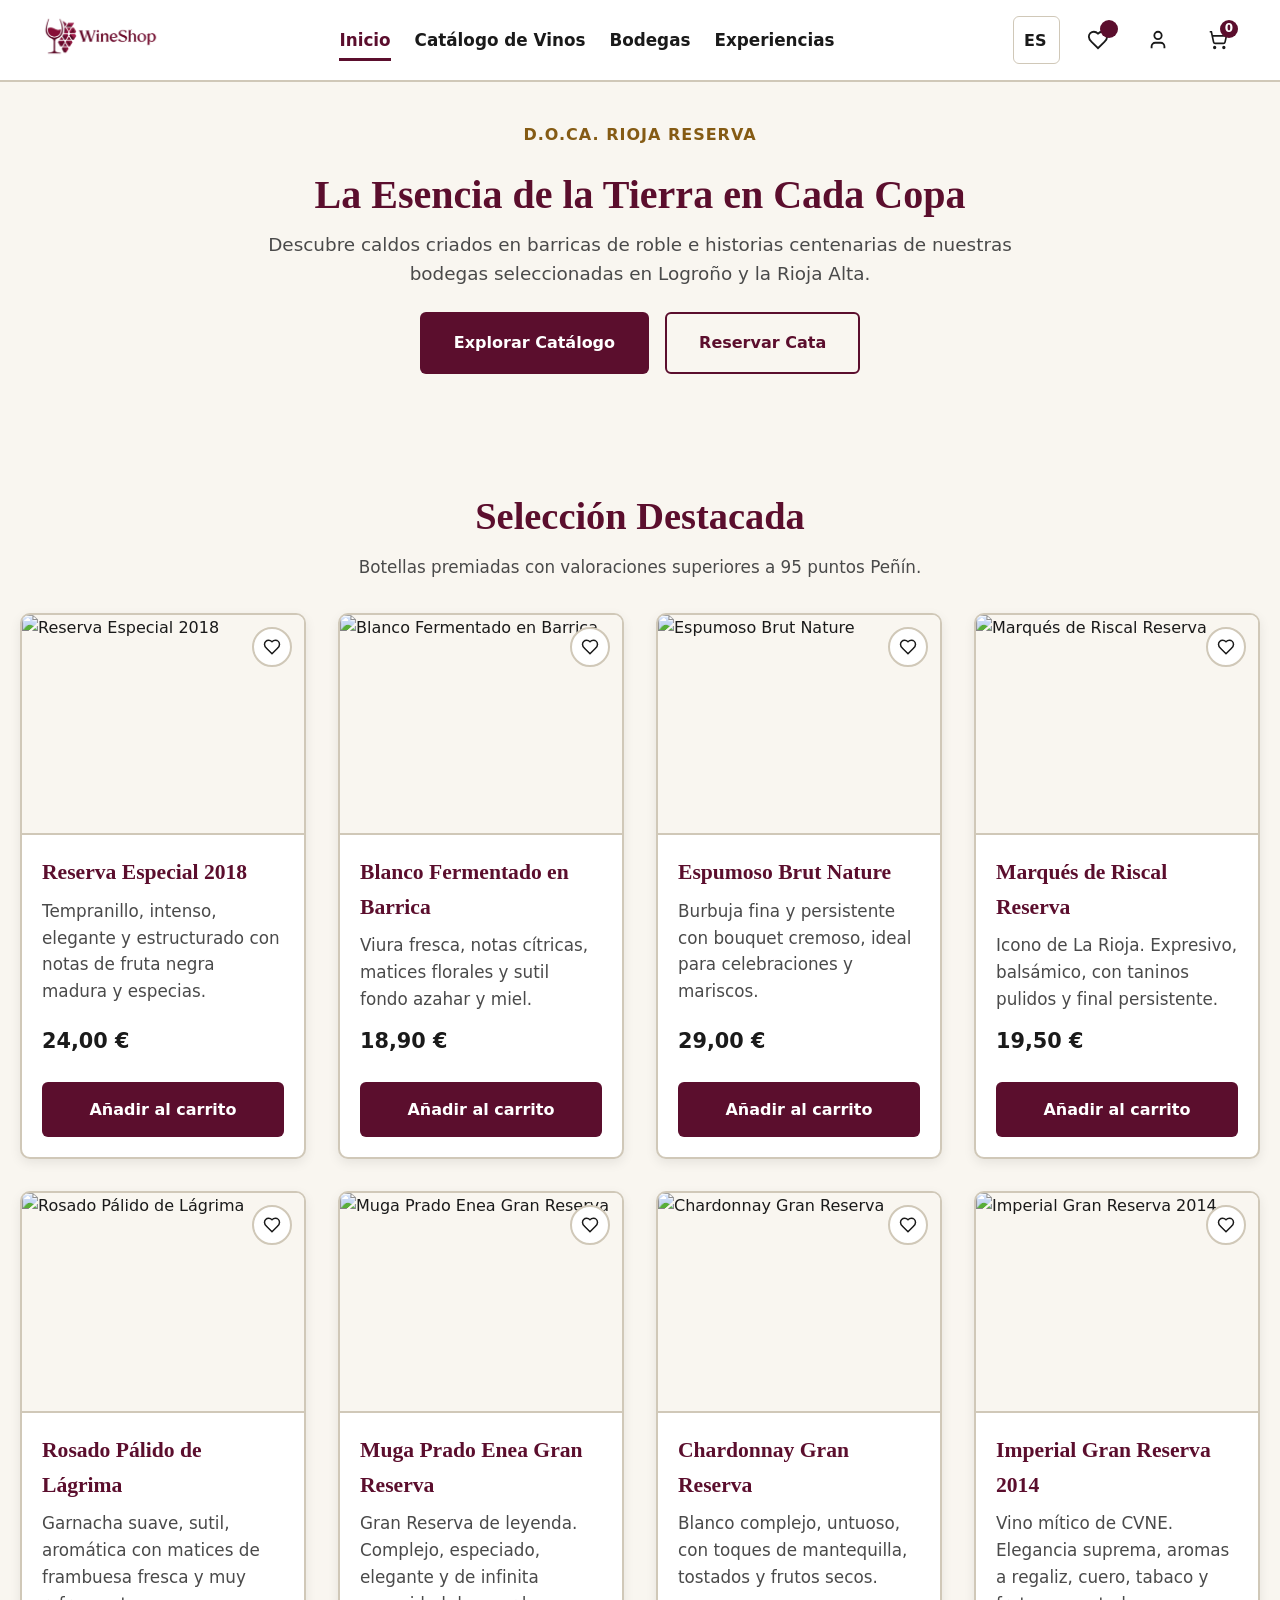
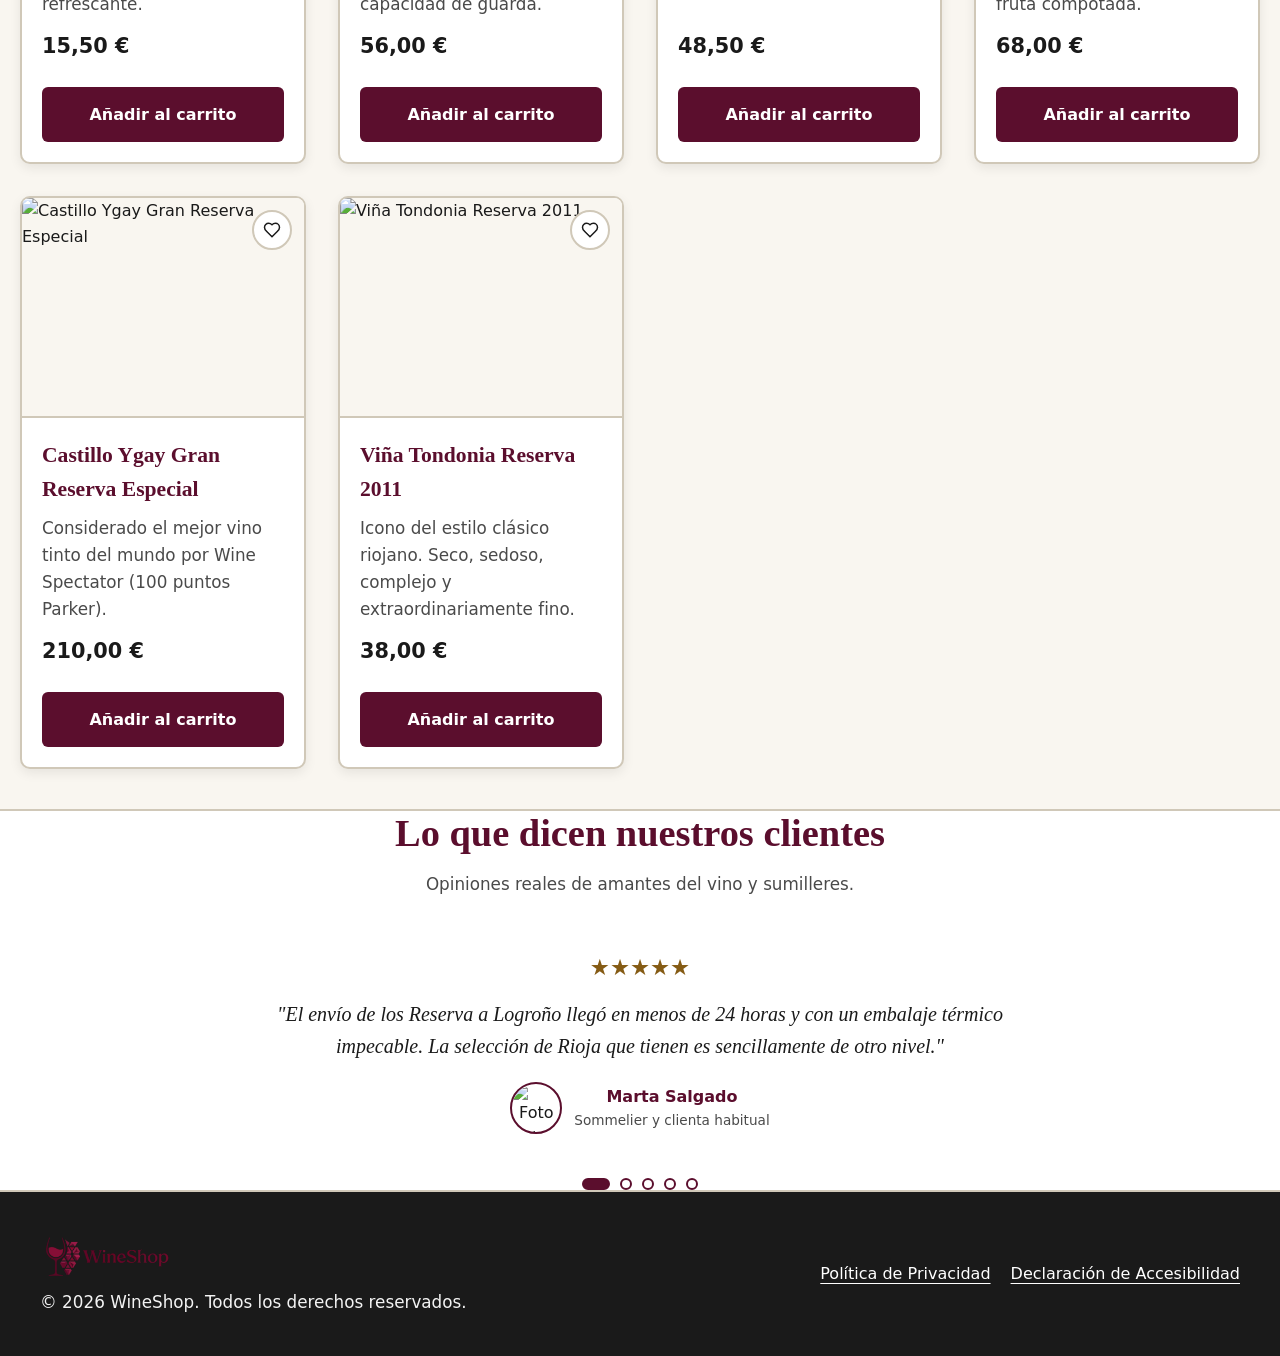
==== index.html @ 6e8535bd "icon" ====
<!DOCTYPE html>
<html lang="es" dir="ltr">
<head>
    <meta charset="UTF-8">
    <meta name="viewport" content="width=device-width, initial-scale=1.0, viewport-fit=cover">
    <title>WineShop Rioja | Vinos Premium y Enoturismo</title>
    <link rel="stylesheet" href="css/estilos_wineshop.css">
    <link rel="icon" type="image/png" sizes="32x32" href="img/favicon.png">
</head>
<body>

    <a href="#contenido-principal" class="skip-link" data-i18n="skip_to_content">Saltar al contenido principal</a>

    <header class="site-header">
        <div class="container header-container">
            <a href="index.html" class="logo-link" aria-label="WineShop - Inicio">
                <picture>
                    <source media="(max-width: 768px)" srcset="img/logo-dibujo.svg">
                    <img src="img/transparent-logo.png" alt="WineShop Vinos Premium" class="logo" width="160" height="50">
                </picture>
            </a>

            <button type="button" class="nav-toggle" aria-expanded="false" aria-controls="main-nav-list" aria-label="Abrir menú de navegación">
                <span class="sr-only">Menú</span>
                <svg width="28" height="28" viewBox="0 0 24 24" fill="none" stroke="currentColor" stroke-width="2" aria-hidden="true"><path d="M4 6h16M4 12h16M4 18h16"/></svg>
            </button>

            <nav class="main-nav" id="main-nav-list" aria-label="Navegación principal">
                <ul>
                    <li><a href="index.html" aria-current="page" data-i18n="nav_inicio">Inicio</a></li>
                    <li><a href="html/catalogo.html" data-i18n="nav_catalogo">Catálogo de Vinos</a></li>
                    <li><a href="html/bodegas.html" data-i18n="nav_bodegas">Bodegas</a></li>
                    <li><a href="html/experiencias.html" data-i18n="nav_experiencias">Experiencias</a></li>
                </ul>
            </nav>

            <div class="header-actions">
                <div class="custom-lang-wrap">
                    <label for="custom-lang-select" class="sr-only">Seleccionar idioma</label>
                    <select id="custom-lang-select" class="lang-select">
                        <option value="es">ES</option>
                        <option value="en">EN</option>
                    </select>
                </div>

                <a href="html/favoritos.html" class="btn-icon" aria-label="Ver mis vinos favoritos">
                    <svg xmlns="http://www.w3.org/2000/svg" width="22" height="22" viewBox="0 0 24 24" fill="none" stroke="currentColor" stroke-width="2" aria-hidden="true"><path d="M19 14c1.49-1.46 3-3.21 3-5.5A5.5 5.5 0 0 0 16.5 3c-1.76 0-3 .5-4.5 2-1.5-1.5-2.74-2-4.5-2A5.5 5.5 0 0 0 2 8.5c0 2.3 1.5 4.05 3 5.5l7 7Z"/></svg>
                    <span class="badge-count" id="header-fav-count" aria-hidden="true"></span>
                </a>

                <a href="html/login.html" class="btn-icon" aria-label="Mi Cuenta e Iniciar Sesión">
                    <svg xmlns="http://www.w3.org/2000/svg" width="22" height="22" viewBox="0 0 24 24" fill="none" stroke="currentColor" stroke-width="2" aria-hidden="true"><path d="M19 21v-2a4 4 0 0 0-4-4H9a4 4 0 0 0-4 4v2"/><circle cx="12" cy="7" r="4"/></svg>
                </a>

                <a href="html/checkout.html" class="btn-icon cart-btn" aria-label="Abrir carrito de compras">
                    <svg xmlns="http://www.w3.org/2000/svg" width="20" height="20" viewBox="0 0 24 24" fill="none" stroke="currentColor" stroke-width="2" aria-hidden="true"><circle cx="8" cy="21" r="1"/><circle cx="19" cy="21" r="1"/><path d="M2.05 2.05h2l2.66 12.42a2 2 0 0 0 2 1.58h9.78a2 2 0 0 0 1.95-1.57l1.65-7.43H5.12"/></svg>
                    <span class="badge-count" id="header-cart-count" aria-hidden="true">0</span>
                </a>
            </div>
        </div>
    </header>

    <main id="contenido-principal" tabindex="-1">
        <section class="section-padding container">
            <div style="text-align: center; max-width: 800px; margin: 0 auto 40px auto;">
                <span class="hero-tag" data-i18n="hero_tag">D.O.Ca. Rioja Reserva</span>
                <h1 class="hero-title" style="font-family: var(--font-titulos); font-size: 2.5rem; color: var(--color-primario-bordeos); margin: 12px 0;" data-i18n="hero_title">La Esencia de la Tierra en Cada Copa</h1>
                <p class="body-regular" style="font-size: 1.15rem; color: var(--color-neutro-gris);" data-i18n="hero_subtitle">Descubre caldos criados en barricas de roble e historias centenarias de nuestras bodegas seleccionadas en Logroño y la Rioja Alta.</p>
                <div style="display: flex; gap: 16px; justify-content: center; margin-top: 24px; flex-wrap: wrap;">
                    <a href="html/catalogo.html" class="btn btn-primary" data-i18n="btn_explorar">Explorar Catálogo</a>
                    <a href="html/experiencias.html" class="btn btn-secondary" data-i18n="btn_experiencias">Reservar Cata</a>
                </div>
            </div>
        </section>

        <section class="section-padding container">
            <h2 class="section-title" data-i18n="destacados_titulo">Selección Destacada</h2>
            <p class="section-subtitle" style="text-align: center; margin-bottom: var(--espaciado-32);" data-i18n="destacados_sub">Botellas premiadas con valoraciones superiores a 95 puntos Peñín.</p>

            <div id="destacados-grid" class="products-grid" role="region" aria-label="Lista de vinos destacados"></div>
        </section>

        <section class="testimonials-section">
            <div class="container">
                <h2 class="section-title" data-i18n="reviews_title">Lo que dicen nuestros clientes</h2>
                <p class="section-subtitle" style="text-align: center; margin-bottom: 32px;" data-i18n="reviews_subtitle">Opiniones reales de amantes del vino y sumilleres.</p>
                
                <div class="testimonials-slider" role="region" aria-label="Carrusel de testimonios"></div>
                <div class="testimonials-indicators" role="tablist" aria-label="Controles del carrusel de opiniones"></div>
            </div>
        </section>
    </main>

    <footer class="site-footer" role="contentinfo">
        <div class="container footer-container">
            <div class="footer-brand">
                <img src="img/transparent-logo.png" alt="WineShop Logotipo" class="footer-logo" width="140" height="44">
                <p class="body-regular" data-i18n="footer_copy">© 2026 WineShop. Todos los derechos reservados.</p>
            </div>
            <nav class="footer-links" aria-label="Enlaces legales">
                <a href="html/politica_privacidad.html" data-i18n="footer_privacy">Política de Privacidad</a>
                <a href="html/declaracion_accesibilidad.html" data-i18n="footer_a11y">Declaración de Accesibilidad</a>
            </nav>
        </div>
    </footer>

    <script src="js/main.js" defer></script>
</body>
</html>
---- css/estilos_wineshop.css ----
/* ==========================================================================
   WINESHOP - SISTEMA DE DISEÑO GLOBAL Y ACCESIBLE (WCAG 2.1 AAA & MOBILE-FIRST)
   ========================================================================== */

:root {
  /* Paleta Cromática con Contraste Elevado (> 7:1 para AAA) */
  --color-primario-bordeos: #5b0e2d;
  --color-primario-hover: #3e081e;
  --color-secundario-oro: #855b14;
  --color-secundario-hover: #5e3f0a;

  --color-neutro-oscuro: #1a1a1a;
  --color-neutro-gris: #4a4a4a;
  --color-neutro-claro: #f9f6f0;
  --color-blanco: #ffffff;
  --color-borde: #d0c8b8;
  --color-gris-700: #616161;
  --color-gris-900: #1a1a1a;

  /* Subvariantes de la paleta */
  --color-neutro-calido-100: #f9f6f0;
  --color-neutro-calido-300: #e6e0d2;
  --color-neutro-calido-500: #d0c8b8;

  /* Tipografía */
  --font-titulos: "Playfair Display", Georgia, serif;
  --font-cuerpo: "Inter", system-ui, -apple-system, sans-serif;

  /* Espaciados Módulo 8px */
  --espaciado-8: 0.5rem;
  --espaciado-12: 0.75rem;
  --espaciado-16: 1rem;
  --espaciado-20: 1.25rem;
  --espaciado-24: 1.5rem;
  --espaciado-32: 2rem;
  --espaciado-40: 2.5rem;
  --espaciado-64: 4rem;

  /* Sombras y Efectos */
  --sombra-card: 0 4px 12px rgba(0, 0, 0, 0.08);
  --sombra-hover: 0 8px 24px rgba(0, 0, 0, 0.15);
  --sombra-modal: 0 16px 48px rgba(0, 0, 0, 0.3);
  --transicion-suave: all 0.3s cubic-bezier(0.4, 0, 0.2, 1);
}

/* ==========================================================================
   RESET ACCESIBLE & LAYOUT DE PANTALLA (STICKY FOOTER)
   ========================================================================== */
*,
*::before,
*::after {
  box-sizing: border-box;
  margin: 0;
  padding: 0;
}

html {
  font-size: 100%;
  scroll-behavior: smooth;
  overflow-x: hidden;
  max-width: 100vw;
}

body {
  font-family: var(--font-cuerpo);
  font-size: 1rem;
  line-height: 1.6;
  color: var(--color-neutro-oscuro);
  background-color: var(--color-neutro-claro);
  -webkit-font-smoothing: antialiased;
  -webkit-tap-highlight-color: transparent;
  overflow-x: hidden;
  max-width: 100vw;
  display: flex;
  flex-direction: column;
  min-height: 100vh;
}

main {
  flex: 1 0 auto;
}

.site-footer {
  margin-top: auto;
  background-color: var(--color-neutro-oscuro);
  color: var(--color-blanco);
  padding: var(--espaciado-40) 0;
  padding-bottom: calc(var(--espaciado-40) + env(safe-area-inset-bottom));
}

/* Movimiento Reducido (WCAG AAA) */
@media (prefers-reduced-motion: reduce) {
  html {
    scroll-behavior: auto;
  }
  *,
  *::before,
  *::after {
    animation-duration: 0.01ms !important;
    animation-iteration-count: 1 !important;
    transition-duration: 0.01ms !important;
    scroll-behavior: auto !important;
  }
}

/* ==========================================================================
   CLASES UTILITARIAS Y ACCESIBILIDAD (FOCO AAA & SKIP-LINK)
   ========================================================================== */
.hidden {
  display: none !important;
}

:focus-visible {
  outline: 3px solid var(--color-primario-bordeos) !important;
  outline-offset: 3px !important;
  box-shadow: 0 0 0 5px rgba(255, 255, 255, 0.9) !important;
  border-radius: 4px;
}

.sr-only {
  position: absolute;
  width: 1px;
  height: 1px;
  padding: 0;
  margin: -1px;
  overflow: hidden;
  clip: rect(0, 0, 0, 0);
  white-space: nowrap;
  border: 0;
}

.skip-link {
  position: absolute;
  top: -100px;
  left: 1rem;
  background: var(--color-primario-bordeos);
  color: var(--color-blanco);
  padding: var(--espaciado-12) var(--espaciado-20);
  z-index: 99999;
  font-weight: 700;
  text-decoration: none;
  border-radius: 4px;
  transition: top 0.2s ease;
}

.skip-link:focus {
  top: 1rem;
}

.container {
  width: 100%;
  max-width: 1240px;
  margin: 0 auto;
  padding: 0 var(--espaciado-20);
}

.section-padding {
  padding: var(--espaciado-40) 0;
}

.breadcrumb-nav {
  margin: var(--espaciado-16) 0;
}

.btn-back,
.back-link {
  display: inline-flex;
  align-items: center;
  gap: 6px;
  color: var(--color-primario-bordeos);
  font-weight: 700;
  text-decoration: none;
  font-size: 0.95rem;
  transition: color 0.2s ease;
}

.btn-back:hover,
.back-link:hover {
  color: var(--color-primario-hover);
  text-decoration: underline;
}

/* ==========================================================================
   CABECERA & NAVEGACIÓN
   ========================================================================== */
.site-header {
  background-color: var(--color-blanco);
  border-bottom: 2px solid var(--color-borde);
  position: sticky;
  top: 0;
  z-index: 1000;
  padding-top: env(safe-area-inset-top);
}

.header-container {
  display: flex;
  align-items: center;
  justify-content: space-between;
  height: 80px;
}

.logo-link {
  display: inline-flex;
  align-items: center;
}

.logo,
.footer-logo {
  height: auto;
  max-height: 50px;
  width: auto;
}

.main-nav ul {
  display: flex;
  list-style: none;
  gap: var(--espaciado-24);
}

.main-nav a {
  text-decoration: none;
  color: var(--color-neutro-oscuro);
  font-weight: 600;
  font-size: 1.05rem;
  padding: var(--espaciado-8) 0;
  border-bottom: 3px solid transparent;
  transition: all 0.2s ease;
}

.main-nav a:hover,
.main-nav a[aria-current="page"] {
  color: var(--color-primario-bordeos);
  border-bottom-color: var(--color-primario-bordeos);
}

.header-actions {
  display: flex;
  align-items: center;
  gap: var(--espaciado-16);
}

.lang-select {
  border: 1.5px solid var(--color-borde);
  background: var(--color-blanco);
  padding: 6px 10px;
  border-radius: 6px;
  font-weight: 600;
  font-size: 0.9rem;
  cursor: pointer;
  color: var(--color-neutro-oscuro);
}

/* ==========================================================================
   FORMULARIO Y ENTRADAS (PREVENCIÓN ZOOM EN IOS)
   ========================================================================== */
input[type="text"],
input[type="email"],
input[type="password"],
input[type="tel"],
input[type="number"],
select,
textarea,
.form-input {
  width: 100%;
  padding: var(--espaciado-12) var(--espaciado-16);
  font-family: var(--font-cuerpo);
  font-size: 16px !important; /* Previene el zoom automático en iOS Safari */
  color: var(--color-neutro-oscuro);
  background-color: var(--color-blanco);
  border: 2px solid var(--color-borde);
  border-radius: 6px;
  min-height: 48px;
  -webkit-appearance: none;
  appearance: none;
  transition: border-color 0.2s ease, box-shadow 0.2s ease;
}

input:focus,
select:focus,
textarea:focus,
.form-input:focus {
  border-color: var(--color-primario-bordeos);
  outline: none;
  box-shadow: 0 0 0 3px rgba(91, 14, 45, 0.15);
}

fieldset:disabled .form-input {
  background-color: var(--color-neutro-claro);
  color: var(--color-neutro-gris);
  border-color: var(--color-borde);
  cursor: not-allowed;
  opacity: 0.85;
}

.form-group {
  margin-bottom: var(--espaciado-20);
  text-align: left;
}

.form-group label {
  display: block;
  font-weight: 700;
  margin-bottom: var(--espaciado-8);
  color: var(--color-neutro-oscuro);
}

.checkbox-label {
  display: inline-flex;
  align-items: center;
  gap: 8px;
  font-size: 0.95rem;
  font-weight: 600;
  cursor: pointer;
}

.checkbox-label input[type="checkbox"] {
  width: 20px;
  height: 20px;
  min-height: 20px;
  accent-color: var(--color-primario-bordeos);
  cursor: pointer;
}

/* ==========================================================================
   BOTONES Y CONTROLES
   ========================================================================== */
.btn {
  display: inline-flex;
  align-items: center;
  justify-content: center;
  padding: var(--espaciado-16) var(--espaciado-32);
  font-family: var(--font-cuerpo);
  font-weight: 700;
  font-size: 1rem;
  text-decoration: none;
  border-radius: 6px;
  cursor: pointer;
  transition: all 0.2s ease;
  min-height: 48px;
  border: 2px solid transparent;
}

.btn-primary {
  background-color: var(--color-primario-bordeos);
  color: var(--color-blanco);
}

.btn-primary:hover {
  background-color: var(--color-primario-hover);
}

.btn-secondary {
  background-color: transparent;
  color: var(--color-primario-bordeos);
  border-color: var(--color-primario-bordeos);
}

.btn-secondary:hover {
  background-color: var(--color-primario-bordeos);
  color: var(--color-blanco);
}

.btn-full {
  width: 100%;
}

.btn-icon {
  background: none;
  border: none;
  color: var(--color-neutro-oscuro);
  cursor: pointer;
  position: relative;
  display: flex;
  align-items: center;
  justify-content: center;
  min-width: 44px;
  min-height: 44px;
  border-radius: 4px;
  text-decoration: none;
}

.btn-icon:hover {
  color: var(--color-primario-bordeos);
  background-color: rgba(91, 14, 45, 0.05);
}

.badge-count {
  position: absolute;
  top: 2px;
  right: 2px;
  background-color: var(--color-primario-bordeos);
  color: var(--color-blanco);
  font-size: 0.75rem;
  font-weight: 700;
  border-radius: 50%;
  min-width: 18px;
  height: 18px;
  display: flex;
  align-items: center;
  justify-content: center;
  padding: 2px;
}

.nav-toggle {
  display: none;
  background: none;
  border: 2px solid var(--color-neutro-oscuro);
  border-radius: 4px;
  padding: 8px;
  cursor: pointer;
  min-width: 44px;
  min-height: 44px;
  align-items: center;
  justify-content: center;
}

/* ==========================================================================
   BANNER DE ANUNCIOS SUPERIOR
   ========================================================================== */
.announcement-bar {
  background-color: var(--color-primario-bordeos);
  color: var(--color-blanco);
  padding: 10px 0;
  font-size: 0.9rem;
  font-weight: 600;
  text-align: center;
  border-bottom: 1px solid rgba(255, 255, 255, 0.15);
  overflow: hidden;
}

.announcement-container {
  position: relative;
  height: 24px;
  display: flex;
  align-items: center;
  justify-content: center;
}

.announcement-slider {
  position: relative;
  width: 100%;
  height: 100%;
}

.announcement-item {
  position: absolute;
  width: 100%;
  left: 0;
  top: 0;
  opacity: 0;
  visibility: hidden;
  transform: translateY(6px);
  transition: opacity 0.4s ease, transform 0.4s ease, visibility 0.4s ease;
  display: flex;
  align-items: center;
  justify-content: center;
  gap: 8px;
}

.announcement-item.active {
  opacity: 1;
  visibility: visible;
  transform: translateY(0);
}

/* ==========================================================================
   CARRUSEL HERO PRINCIPAL
   ========================================================================== */
.hero-carousel-section {
  position: relative;
  background: linear-gradient(135deg, #ffffff 0%, var(--color-neutro-claro) 100%);
  border-bottom: 2px solid var(--color-borde);
  overflow: hidden;
}

.carousel-wrapper {
  position: relative;
  width: 100%;
  min-height: 520px;
}

.carousel-slide {
  position: absolute;
  top: 0;
  left: 0;
  width: 100%;
  height: 100%;
  opacity: 0;
  visibility: hidden;
  transition: opacity 0.6s cubic-bezier(0.4, 0, 0.2, 1), visibility 0.6s ease;
  padding: var(--espaciado-64) 0;
  display: flex;
  align-items: center;
  z-index: 1;
}

.carousel-slide.active {
  position: relative;
  opacity: 1;
  visibility: visible;
  z-index: 2;
}

.hero-grid {
  display: grid;
  grid-template-columns: 1fr 1fr;
  gap: var(--espaciado-40);
  align-items: center;
}

.hero-tag {
  display: inline-block;
  color: var(--color-secundario-oro);
  font-weight: 700;
  text-transform: uppercase;
  letter-spacing: 1px;
  margin-bottom: var(--espaciado-12);
}

.hero-title,
.section-title {
  font-family: var(--font-titulos);
  font-size: 3rem;
  line-height: 1.15;
  color: var(--color-primario-bordeos);
  margin-bottom: var(--espaciado-16);
}

.section-title {
  font-size: 2.4rem;
  text-align: center;
}

.hero-subtitle,
.section-subtitle,
.body-regular {
  font-size: 1.05rem;
  color: var(--color-neutro-gris);
}

.hero-actions {
  display: flex;
  gap: var(--espaciado-16);
  flex-wrap: wrap;
  margin-top: var(--espaciado-24);
}

.hero-3d-wrapper {
  width: 100%;
  height: 420px;
}

.hero-model {
  width: 100%;
  height: 100%;
  touch-action: pan-y;
}

.fallback-img {
  width: 100%;
  height: 100%;
  object-fit: contain;
}

.carousel-arrow {
  position: absolute;
  top: 50%;
  transform: translateY(-50%);
  background: var(--color-blanco);
  border: 2px solid var(--color-borde);
  color: var(--color-primario-bordeos);
  width: 52px;
  height: 52px;
  border-radius: 50%;
  display: flex;
  align-items: center;
  justify-content: center;
  cursor: pointer;
  z-index: 10;
  box-shadow: var(--sombra-card);
  transition: all 0.2s ease;
}

.carousel-arrow:hover {
  background: var(--color-primario-bordeos);
  color: var(--color-blanco);
  border-color: var(--color-primario-bordeos);
}

.carousel-arrow.prev { left: 24px; }
.carousel-arrow.next { right: 24px; }

.carousel-indicators {
  position: absolute;
  bottom: 24px;
  left: 50%;
  transform: translateX(-50%);
  display: flex;
  gap: 12px;
  z-index: 10;
}

.carousel-indicators .dot {
  width: 14px;
  height: 14px;
  border-radius: 50%;
  border: 2px solid var(--color-primario-bordeos);
  background: transparent;
  cursor: pointer;
  padding: 0;
  transition: all 0.3s ease;
}

.carousel-indicators .dot.active {
  background: var(--color-primario-bordeos);
  width: 32px;
  border-radius: 12px;
}

/* ==========================================================================
   TARJETAS DE PRODUCTOS Y CUADRÍCULA
   ========================================================================== */
.products-grid,
.wine-grid {
  display: grid;
  grid-template-columns: repeat(auto-fill, minmax(280px, 1fr));
  gap: var(--espaciado-32);
}

.wine-card {
  background-color: var(--color-blanco);
  border: 2px solid var(--color-borde);
  border-radius: 10px;
  overflow: hidden;
  display: flex;
  flex-direction: column;
  box-shadow: var(--sombra-card);
  transition: transform 0.3s ease, box-shadow 0.3s ease;
  position: relative;
}

.wine-card:hover {
  transform: translateY(-4px);
  box-shadow: var(--sombra-hover);
}

.card-img-wrap {
  width: 100%;
  height: 220px;
  overflow: hidden;
  position: relative;
  background-color: var(--color-neutro-claro);
  border-bottom: 2px solid var(--color-borde);
  display: flex;
  align-items: center;
  justify-content: center;
}

.card-img {
  width: 100%;
  height: 100%;
  object-fit: contain;
  transition: transform 0.4s cubic-bezier(0.4, 0, 0.2, 1);
  display: block;
}

.wine-card:hover .card-img {
  transform: scale(1.06);
}

.btn-fav-card {
  position: absolute;
  top: 12px;
  right: 12px;
  background: var(--color-blanco);
  border: 2px solid var(--color-borde);
  border-radius: 50%;
  width: 40px;
  height: 40px;
  display: flex;
  align-items: center;
  justify-content: center;
  cursor: pointer;
  z-index: 10;
  color: var(--color-neutro-oscuro);
  transition: var(--transicion-suave);
}

.btn-fav-card.active,
.btn-fav-card:hover {
  color: var(--color-primario-bordeos);
  border-color: var(--color-primario-bordeos);
  background-color: rgba(91, 14, 45, 0.08);
}

.badge-overlay {
  position: absolute;
  top: 12px;
  left: 12px;
  background-color: rgba(91, 14, 45, 0.9);
  color: var(--color-blanco);
  padding: 4px 10px;
  border-radius: 4px;
  font-size: 0.75rem;
  font-weight: 700;
  text-transform: uppercase;
  letter-spacing: 0.5px;
  z-index: 5;
}

.wine-info {
  padding: var(--espaciado-20);
  display: flex;
  flex-direction: column;
  flex-grow: 1;
}

.wine-name {
  font-family: var(--font-titulos);
  font-size: 1.35rem;
  color: var(--color-primario-bordeos);
  margin-bottom: var(--espaciado-8);
}

.wine-price {
  font-size: 1.3rem;
  font-weight: 700;
  color: var(--color-neutro-oscuro);
  margin: var(--espaciado-12) 0;
}

/* ==========================================================================
   FILTROS DEL CATÁLOGO
   ========================================================================== */
.catalog-filters-section {
  margin-bottom: var(--espaciado-32);
}

.catalog-filters-bar {
  background-color: var(--color-blanco);
  border: 2px solid var(--color-borde);
  border-radius: 12px;
  padding: 20px 24px;
  box-shadow: var(--sombra-card);
  display: grid;
  grid-template-columns: 2fr 1.2fr 1.5fr auto;
  gap: 20px;
  align-items: end;
}

.filter-group {
  display: flex;
  flex-direction: column;
  gap: 6px;
}

.filter-label {
  font-size: 0.85rem;
  font-weight: 700;
  text-transform: uppercase;
  letter-spacing: 0.5px;
  color: var(--color-primario-bordeos);
}

.filter-control {
  width: 100%;
  height: 46px;
  min-height: 46px;
  padding: 8px 14px;
  border: 1.5px solid var(--color-borde);
  border-radius: 8px;
  background-color: var(--color-neutro-claro);
  font-family: var(--font-cuerpo);
  font-size: 16px !important;
  color: var(--color-neutro-oscuro);
  transition: all 0.2s ease;
}

.input-with-icon {
  position: relative;
  display: flex;
  align-items: center;
}

.input-with-icon .search-icon {
  position: absolute;
  left: 14px;
  color: var(--color-neutro-gris);
  pointer-events: none;
}

.input-with-icon .filter-control {
  padding-left: 42px;
}

.price-label-header {
  display: flex;
  justify-content: space-between;
  align-items: center;
}

.price-badge {
  background-color: rgba(91, 14, 45, 0.1);
  color: var(--color-primario-bordeos);
  font-weight: 700;
  font-size: 0.9rem;
  padding: 2px 8px;
  border-radius: 4px;
}

.custom-range {
  -webkit-appearance: none;
  appearance: none;
  width: 100%;
  height: 8px;
  border-radius: 4px;
  background: var(--color-borde);
  outline: none;
  margin-top: 10px;
  cursor: pointer;
}

.custom-range::-webkit-slider-thumb {
  -webkit-appearance: none;
  appearance: none;
  width: 22px;
  height: 22px;
  border-radius: 50%;
  background: var(--color-primario-bordeos);
  border: 3px solid var(--color-blanco);
  box-shadow: 0 2px 6px rgba(0, 0, 0, 0.25);
  cursor: pointer;
}

.filter-actions-wrap {
  display: flex;
  align-items: center;
  gap: 12px;
}

.results-chip {
  font-size: 0.85rem;
  font-weight: 600;
  color: var(--color-neutro-gris);
  white-space: nowrap;
}

.btn-reset {
  display: inline-flex;
  align-items: center;
  gap: 6px;
  height: 46px;
  padding: 0 16px;
  background-color: transparent;
  border: 1.5px solid var(--color-primario-bordeos);
  color: var(--color-primario-bordeos);
  border-radius: 8px;
  font-weight: 700;
  font-size: 0.9rem;
  cursor: pointer;
  transition: all 0.2s ease;
  white-space: nowrap;
}

.btn-reset:hover {
  background-color: var(--color-primario-bordeos);
  color: var(--color-blanco);
}

/* ==========================================================================
   CARRUSEL DE RESEÑAS Y TESTIMONIOS
   ========================================================================== */
.testimonials-section {
  position: relative;
  background-color: var(--color-blanco);
  border-top: 2px solid var(--color-borde);
  border-bottom: 2px solid var(--color-borde);
  padding: var(--espaciado-48) 0;
}

.testimonials-slider {
  position: relative;
  max-width: 800px;
  margin: 0 auto;
  min-height: 220px;
}

.testimonial-card {
  position: absolute;
  top: 0;
  left: 0;
  width: 100%;
  opacity: 0;
  visibility: hidden;
  transition: opacity 0.5s ease, visibility 0.5s ease;
  text-align: center;
  padding: var(--espaciado-20);
}

.testimonial-card.active {
  position: relative;
  opacity: 1;
  visibility: visible;
}

.testimonial-stars {
  color: var(--color-secundario-oro);
  font-size: 1.4rem;
  margin-bottom: var(--espaciado-12);
}

.testimonial-quote {
  font-family: var(--font-titulos);
  font-size: 1.25rem;
  font-style: italic;
  color: var(--color-neutro-oscuro);
  margin-bottom: var(--espaciado-20);
}

.testimonial-author {
  display: flex;
  align-items: center;
  justify-content: center;
  gap: var(--espaciado-12);
}

.author-avatar {
  width: 52px;
  height: 52px;
  border-radius: 50%;
  object-fit: cover;
  border: 2px solid var(--color-primario-bordeos);
}

.author-name {
  display: block;
  font-weight: 700;
  color: var(--color-primario-bordeos);
}

.author-role {
  display: block;
  font-size: 0.85rem;
  color: var(--color-neutro-gris);
}

.testimonials-indicators {
  display: flex;
  justify-content: center;
  gap: 10px;
  margin-top: var(--espaciado-24);
}

.testimonials-indicators .dot {
  width: 12px;
  height: 12px;
  border-radius: 50%;
  border: 2px solid var(--color-primario-bordeos);
  background: transparent;
  cursor: pointer;
  padding: 0;
}

.testimonials-indicators .dot.active {
  background: var(--color-primario-bordeos);
  width: 28px;
  border-radius: 10px;
}

/* ==========================================================================
   PANEL DE USUARIO & MI CUENTA
   ========================================================================== */
.auth-container {
  max-width: 480px;
  margin: var(--espaciado-32) auto;
}

.auth-card {
  background-color: var(--color-blanco);
  border: 2px solid var(--color-borde);
  border-radius: 12px;
  padding: var(--espaciado-32);
  box-shadow: var(--sombra-card);
}

.auth-tabs {
  display: flex;
  border-bottom: 2px solid var(--color-borde);
  margin-bottom: var(--espaciado-32);
}

.tab-btn {
  flex: 1;
  padding: var(--espaciado-12) var(--espaciado-16);
  background: none;
  border: none;
  border-bottom: 3px solid transparent;
  font-family: var(--font-cuerpo);
  font-weight: 700;
  font-size: 1.1rem;
  color: var(--color-neutro-gris);
  cursor: pointer;
  transition: all 0.2s ease;
  margin-bottom: -2px;
}

.tab-btn.active {
  color: var(--color-primario-bordeos);
  border-bottom-color: var(--color-primario-bordeos);
}

.user-dashboard-grid {
  display: grid;
  grid-template-columns: 280px 1fr;
  gap: var(--espaciado-32);
  margin-top: var(--espaciado-24);
}

.user-avatar-badge {
  width: 72px;
  height: 72px;
  border-radius: 50%;
  background: var(--color-primario-bordeos);
  color: var(--color-blanco);
  font-size: 1.8rem;
  font-weight: 700;
  display: flex;
  align-items: center;
  justify-content: center;
  margin: 0 auto 12px auto;
}

.user-nav-list {
  list-style: none;
  display: flex;
  flex-direction: column;
  gap: var(--espaciado-8);
}

.order-card-history {
  background: var(--color-blanco);
  border: 2px solid var(--color-borde);
  border-radius: 8px;
  padding: var(--espaciado-20);
  margin-bottom: var(--espaciado-16);
  box-shadow: var(--sombra-card);
}

/* ==========================================================================
   MODALES FLOTANTES ACCESIBLES
   ========================================================================== */
.age-modal-overlay,
.newsletter-modal-overlay,
.confirm-modal-overlay {
  position: fixed !important;
  top: 0 !important;
  left: 0 !important;
  width: 100vw !important;
  height: 100vh !important;
  background-color: rgba(26, 26, 26, 0.65) !important;
  backdrop-filter: blur(10px) !important;
  -webkit-backdrop-filter: blur(10px) !important;
  display: flex !important;
  align-items: center !important;
  justify-content: center !important;
  padding: var(--espaciado-20) !important;
  z-index: 99999 !important;
  opacity: 1;
  visibility: visible;
  transition: opacity 0.3s cubic-bezier(0.4, 0, 0.2, 1), visibility 0.3s ease;
}

.age-modal-overlay.hidden,
.newsletter-modal-overlay.hidden,
.confirm-modal-overlay.hidden {
  opacity: 0 !important;
  visibility: hidden !important;
  pointer-events: none !important;
  display: none !important;
}

body.modal-open {
  overflow: hidden;
}

.age-card-modal,
.newsletter-card-modal,
.confirm-modal-card {
  background: var(--color-blanco) !important;
  border: 2px solid var(--color-borde) !important;
  border-radius: 12px !important;
  padding: 32px 24px !important;
  max-width: 480px !important;
  width: 100% !important;
  max-height: 90vh !important;
  overflow-y: auto !important;
  text-align: center !important;
  box-shadow: var(--sombra-modal) !important;
}

.newsletter-close-btn {
  position: absolute;
  top: 12px;
  right: 16px;
  background: none;
  border: none;
  font-size: 1.8rem;
  color: var(--color-neutro-oscuro);
  cursor: pointer;
  line-height: 1;
  padding: 4px;
}

.newsletter-title,
.age-title,
.confirm-modal-title {
  font-family: var(--font-titulos);
  color: var(--color-primario-bordeos);
  font-size: 1.8rem;
  margin: 8px 0 12px 0;
  line-height: 1.2;
}

.newsletter-text,
.age-text,
.confirm-modal-text {
  font-size: 0.95rem;
  color: var(--color-neutro-gris);
  margin-bottom: 24px;
}

/* ==========================================================================
   CARRITO Y SELECTORES DE CANTIDAD
   ========================================================================== */
.product-actions-wrapper {
  display: flex;
  align-items: center;
  gap: var(--espaciado-16);
  margin-top: var(--espaciado-24);
  flex-wrap: wrap;
}

.quantity-selector {
  display: flex;
  align-items: center;
  background-color: var(--color-blanco);
  border: 2px solid var(--color-borde);
  border-radius: 6px;
  overflow: hidden;
  height: 48px;
}

.qty-btn {
  background: none;
  border: none;
  width: 40px;
  height: 100%;
  font-size: 1.2rem;
  font-weight: 700;
  color: var(--color-primario-bordeos);
  cursor: pointer;
  display: flex;
  align-items: center;
  justify-content: center;
}

.quantity-input {
  width: 50px;
  height: 100%;
  border: none !important;
  text-align: center;
  font-family: var(--font-cuerpo);
  font-size: 1rem !important;
  font-weight: 700;
  color: var(--color-neutro-oscuro);
  background: transparent;
}

/* ==========================================================================
   NOTIFICACIONES FLOTANTES (TOAST)
   ========================================================================== */
.toast-container {
  position: fixed;
  bottom: 24px;
  right: 24px;
  z-index: 9999;
  display: flex;
  flex-direction: column;
  gap: 10px;
}

.toast {
  background: var(--color-neutro-oscuro);
  color: var(--color-blanco);
  padding: 12px 20px;
  border-radius: 6px;
  box-shadow: 0 4px 14px rgba(0, 0, 0, 0.2);
  font-size: 0.9rem;
  font-weight: 600;
  animation: slideIn 0.3s ease forwards;
}

@keyframes slideIn {
  from { transform: translateX(100%); opacity: 0; }
  to { transform: translateX(0); opacity: 1; }
}

/* ==========================================================================
   PIE DE PÁGINA (FOOTER)
   ========================================================================== */
.footer-container {
  display: flex;
  justify-content: space-between;
  align-items: center;
  flex-wrap: wrap;
  gap: var(--espaciado-24);
}

.footer-brand p,
.site-footer p {
  color: var(--color-blanco) !important;
  opacity: 0.95;
}

.footer-links {
  display: flex;
  gap: var(--espaciado-20);
  flex-wrap: wrap;
}

.footer-links a {
  color: var(--color-blanco);
  text-decoration: underline;
  text-underline-offset: 4px;
}

.footer-links a:hover {
  color: var(--color-secundario-oro);
}

/* ==========================================================================
   MEDIA QUERIES RESPONSIVAS (TABLET Y MÓVIL)
   ========================================================================== */
@media (max-width: 1024px) {
  .catalog-filters-bar {
    grid-template-columns: 1fr 1fr;
  }

  .filter-actions-wrap {
    grid-column: span 2;
    justify-content: space-between;
  }
}

@media (max-width: 868px) {
  .nav-toggle {
    display: flex;
  }

  .main-nav {
    display: none;
    position: absolute;
    top: 80px;
    left: 0;
    width: 100%;
    background-color: var(--color-blanco);
    border-bottom: 2px solid var(--color-borde);
    padding: var(--espaciado-20);
    box-shadow: var(--sombra-modal);
  }

  .main-nav.is-open {
    display: block;
  }

  .main-nav ul {
    flex-direction: column;
    gap: var(--espaciado-16);
  }

  .user-dashboard-grid {
    grid-template-columns: 1fr;
  }

  .hero-grid {
    grid-template-columns: 1fr;
    text-align: center;
  }

  .hero-actions {
    justify-content: center;
  }

  .hero-title,
  .section-title {
    font-size: 2.2rem;
  }

  .carousel-arrow {
    display: none;
  }

  .carousel-wrapper {
    min-height: auto;
  }
}

@media (max-width: 640px) {
  .catalog-filters-bar {
    grid-template-columns: 1fr;
    gap: 16px;
    padding: 16px;
  }

  .filter-actions-wrap {
    grid-column: span 1;
    flex-direction: column-reverse;
    align-items: stretch;
  }

  .btn-reset {
    justify-content: center;
  }

  .results-chip {
    text-align: center;
  }

  .btn-full-mobile {
    width: 100%;
    display: block;
    text-align: center;
  }

  .hero-3d-wrapper {
    height: 300px;
  }
}
.site-header .logo {
    height: 45px !important; /* Ajusta este valor según prefieras */
    width: auto !important;
    max-height: none !important;
}
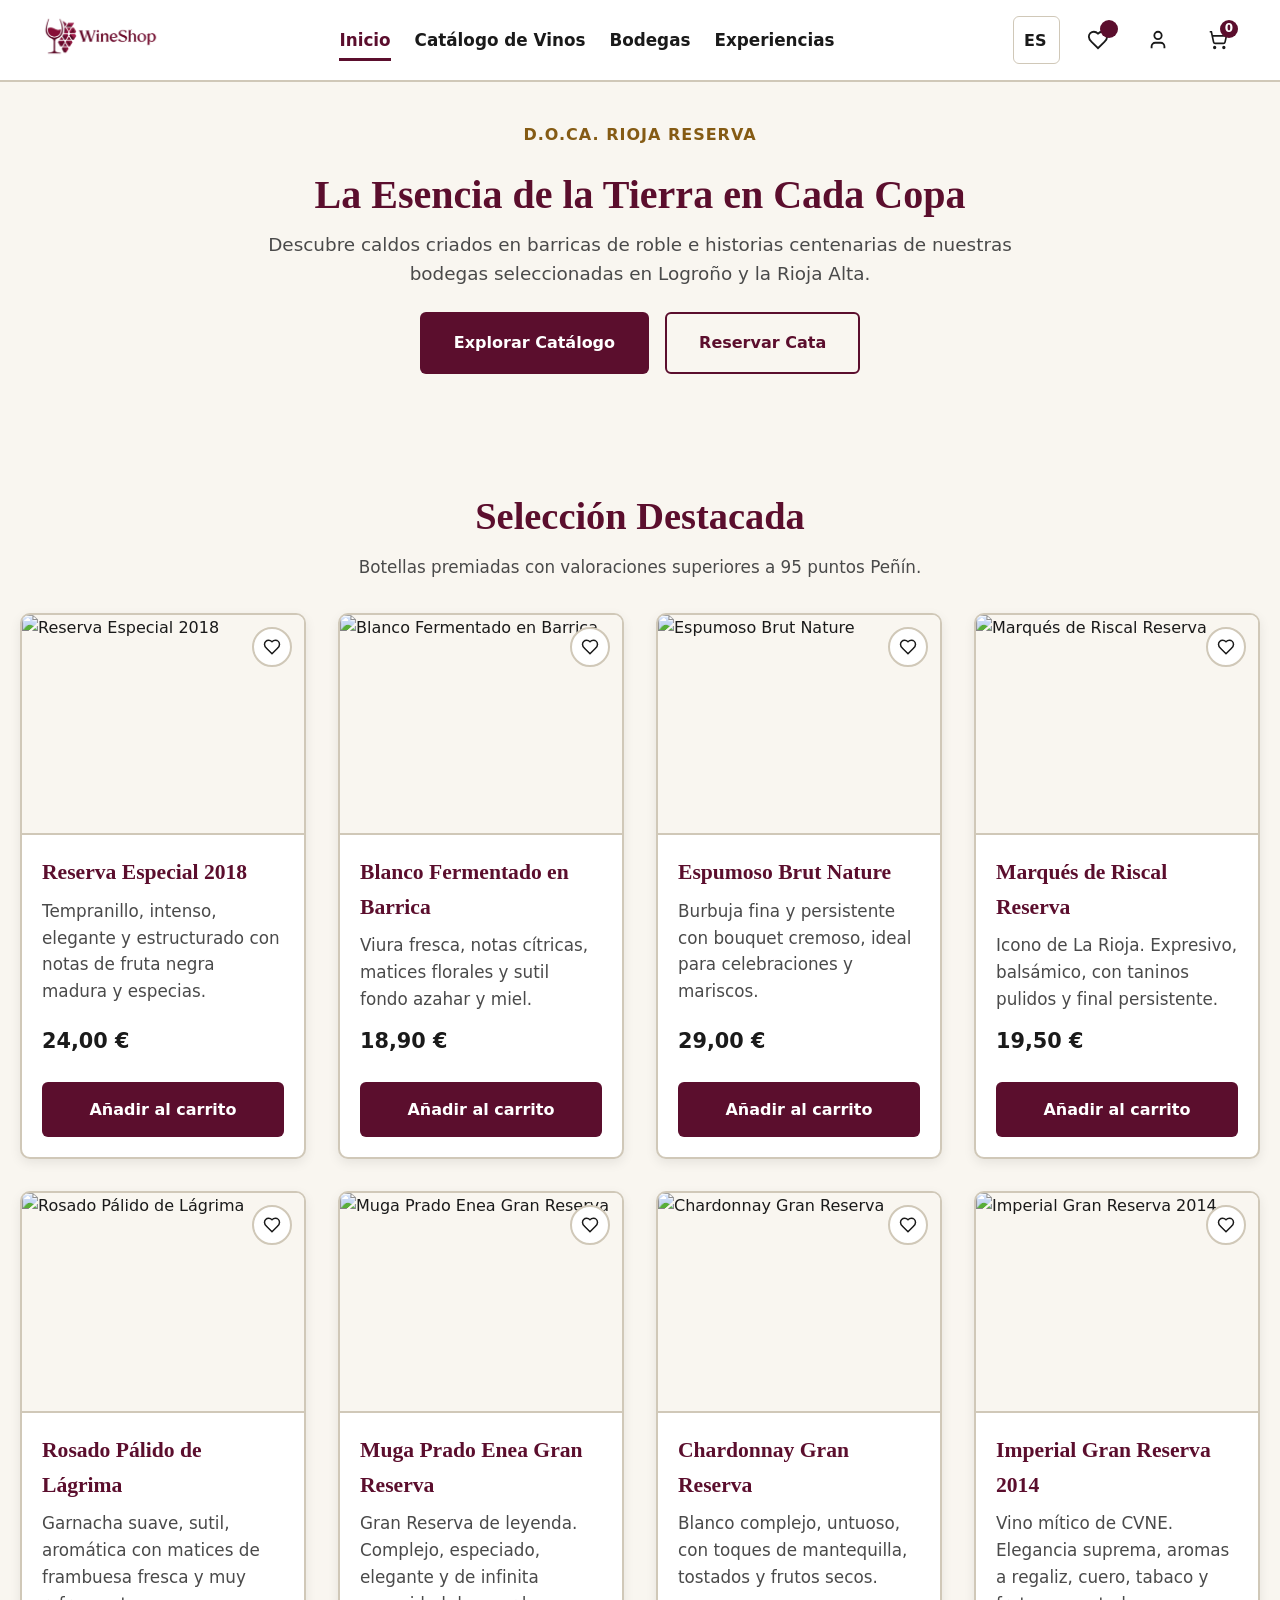
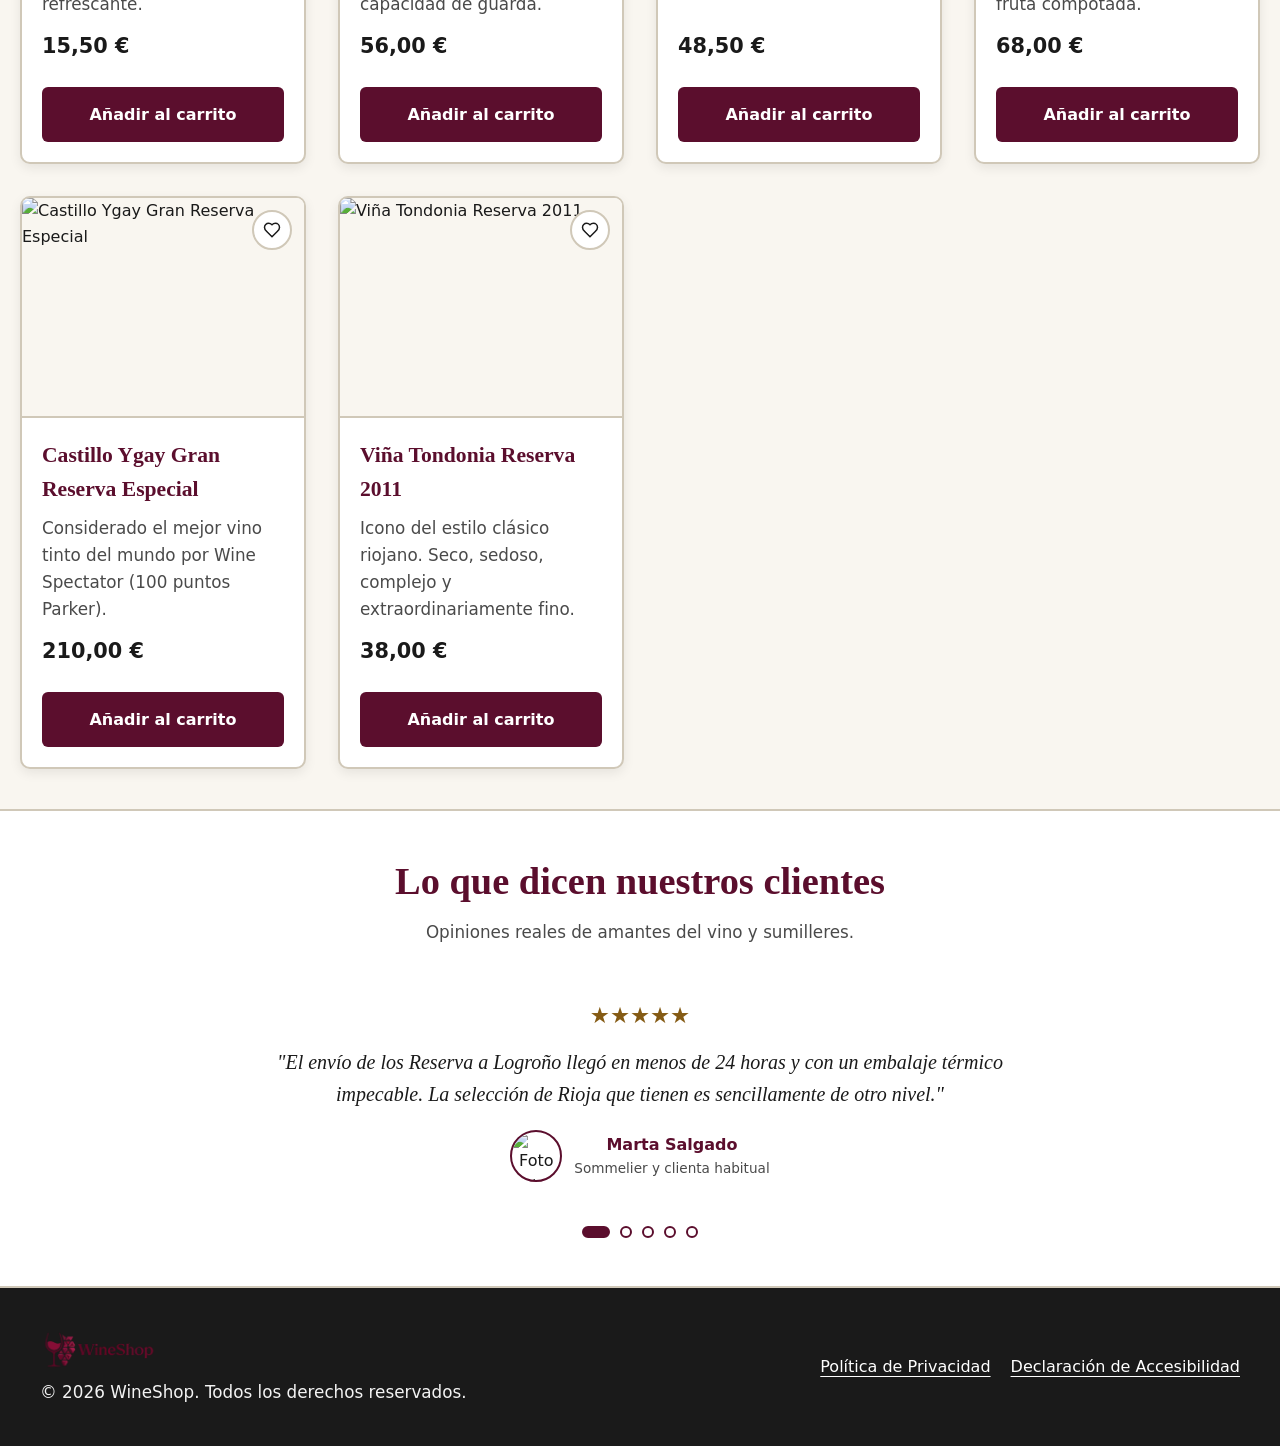
==== commit 5371e3ad: "actualizacion accesibilidad" ====
--- a/index.html
+++ b/index.html
@@ -3,28 +3,47 @@
 <head>
     <meta charset="UTF-8">
     <meta name="viewport" content="width=device-width, initial-scale=1.0, viewport-fit=cover">
+    <meta name="description" content="WineShop Rioja - Selección exclusiva de vinos D.O.Ca. Rioja Reserva, bodegas históricas y experiencias de enoturismo.">
     <title>WineShop Rioja | Vinos Premium y Enoturismo</title>
+
+    <!-- Preload de hoja de estilos crítica -->
+    <link rel="preload" href="css/estilos_wineshop.css" as="style">
     <link rel="stylesheet" href="css/estilos_wineshop.css">
+
+    <!-- Iconos y Favicon de alta definición para escritorios y móviles -->
     <link rel="icon" type="image/png" sizes="32x32" href="img/favicon.png">
+    <link rel="icon" type="image/png" sizes="192x192" href="img/favicon.png">
+    <link rel="apple-touch-icon" href="img/favicon.png">
+
+    <!-- Carga diferida del script sin bloqueo de renderizado -->
+    <script src="js/main.js" defer></script>
 </head>
 <body>
 
+    <!-- Saltar al contenido principal (Accesibilidad WCAG AAA) -->
     <a href="#contenido-principal" class="skip-link" data-i18n="skip_to_content">Saltar al contenido principal</a>
 
+    <!-- Cabecera principal -->
     <header class="site-header">
         <div class="container header-container">
             <a href="index.html" class="logo-link" aria-label="WineShop - Inicio">
                 <picture>
-                    <source media="(max-width: 768px)" srcset="img/logo-dibujo.svg">
-                    <img src="img/transparent-logo.png" alt="WineShop Vinos Premium" class="logo" width="160" height="50">
+                    <!-- En móviles se muestra img/favicon.png recortado para encajar perfectamente en el header -->
+                    <source media="(max-width: 768px)" srcset="img/favicon.png">
+                    <!-- En pantallas grandes se mantiene el logotipo horizontal completo -->
+                    <img src="img/transparent-logo.png" alt="WineShop Vinos Premium" class="logo" width="160" height="50" fetchpriority="high">
                 </picture>
             </a>
 
+            <!-- Botón menú hamburguesa para móvil -->
             <button type="button" class="nav-toggle" aria-expanded="false" aria-controls="main-nav-list" aria-label="Abrir menú de navegación">
                 <span class="sr-only">Menú</span>
-                <svg width="28" height="28" viewBox="0 0 24 24" fill="none" stroke="currentColor" stroke-width="2" aria-hidden="true"><path d="M4 6h16M4 12h16M4 18h16"/></svg>
+                <svg width="28" height="28" viewBox="0 0 24 24" fill="none" stroke="currentColor" stroke-width="2" aria-hidden="true">
+                    <path d="M4 6h16M4 12h16M4 18h16"/>
+                </svg>
             </button>
 
+            <!-- Menú de navegación principal -->
             <nav class="main-nav" id="main-nav-list" aria-label="Navegación principal">
                 <ul>
                     <li><a href="index.html" aria-current="page" data-i18n="nav_inicio">Inicio</a></li>
@@ -34,38 +53,54 @@
                 </ul>
             </nav>
 
+            <!-- Acciones de cabecera (Idioma, Favoritos, Usuario, Carrito) -->
             <div class="header-actions">
                 <div class="custom-lang-wrap">
                     <label for="custom-lang-select" class="sr-only">Seleccionar idioma</label>
                     <select id="custom-lang-select" class="lang-select">
                         <option value="es">ES</option>
                         <option value="en">EN</option>
+                        <option value="fr">FR</option>
+                        <option value="de">DE</option>
                     </select>
                 </div>
 
-                <a href="html/favoritos.html" class="btn-icon" aria-label="Ver mis vinos favoritos">
-                    <svg xmlns="http://www.w3.org/2000/svg" width="22" height="22" viewBox="0 0 24 24" fill="none" stroke="currentColor" stroke-width="2" aria-hidden="true"><path d="M19 14c1.49-1.46 3-3.21 3-5.5A5.5 5.5 0 0 0 16.5 3c-1.76 0-3 .5-4.5 2-1.5-1.5-2.74-2-4.5-2A5.5 5.5 0 0 0 2 8.5c0 2.3 1.5 4.05 3 5.5l7 7Z"/></svg>
-                    <span class="badge-count" id="header-fav-count" aria-hidden="true"></span>
-                </a>
+                <a href="html/favoritos.html" class="btn-icon" aria-label="Ver mis vinos favoritos" data-i18n-aria="nav_favoritos">
+    <svg xmlns="http://www.w3.org/2000/svg" width="22" height="22" viewBox="0 0 24 24" fill="none" stroke="currentColor" stroke-width="2" aria-hidden="true">
+        <path d="M19 14c1.49-1.46 3-3.21 3-5.5A5.5 5.5 0 0 0 16.5 3c-1.76 0-3 .5-4.5 2-1.5-1.5-2.74-2-4.5-2A5.5 5.5 0 0 0 2 8.5c0 2.3 1.5 4.05 3 5.5l7 7Z"/>
+    </svg>
+    <span class="badge-count" id="header-fav-count" aria-hidden="true"></span>
+    <span class="sr-only" data-i18n="nav_favoritos">Ver mis vinos favoritos</span>
+</a>
 
-                <a href="html/login.html" class="btn-icon" aria-label="Mi Cuenta e Iniciar Sesión">
-                    <svg xmlns="http://www.w3.org/2000/svg" width="22" height="22" viewBox="0 0 24 24" fill="none" stroke="currentColor" stroke-width="2" aria-hidden="true"><path d="M19 21v-2a4 4 0 0 0-4-4H9a4 4 0 0 0-4 4v2"/><circle cx="12" cy="7" r="4"/></svg>
-                </a>
+               <a href="html/login.html" class="btn-icon" aria-label="Mi Cuenta" data-i18n-aria="nav_cuenta">
+  <svg xmlns="http://www.w3.org/2000/svg" width="22" height="22" viewBox="0 0 24 24" fill="none" stroke="currentColor" stroke-width="2" aria-hidden="true">
+    <path d="M19 21v-2a4 4 0 0 0-4-4H9a4 4 0 0 0-4 4v2"></path>
+    <circle cx="12" cy="7" r="4"></circle>
+  </svg>
+  <span class="sr-only" data-i18n="nav_cuenta">Mi Cuenta</span>
+</a>
 
                 <a href="html/checkout.html" class="btn-icon cart-btn" aria-label="Abrir carrito de compras">
-                    <svg xmlns="http://www.w3.org/2000/svg" width="20" height="20" viewBox="0 0 24 24" fill="none" stroke="currentColor" stroke-width="2" aria-hidden="true"><circle cx="8" cy="21" r="1"/><circle cx="19" cy="21" r="1"/><path d="M2.05 2.05h2l2.66 12.42a2 2 0 0 0 2 1.58h9.78a2 2 0 0 0 1.95-1.57l1.65-7.43H5.12"/></svg>
+                    <svg xmlns="http://www.w3.org/2000/svg" width="20" height="20" viewBox="0 0 24 24" fill="none" stroke="currentColor" stroke-width="2" aria-hidden="true">
+                        <circle cx="8" cy="21" r="1"/><circle cx="19" cy="21" r="1"/><path d="M2.05 2.05h2l2.66 12.42a2 2 0 0 0 2 1.58h9.78a2 2 0 0 0 1.95-1.57l1.65-7.43H5.12"/>
+                    </svg>
                     <span class="badge-count" id="header-cart-count" aria-hidden="true">0</span>
                 </a>
             </div>
         </div>
     </header>
 
+    <!-- Contenido principal -->
     <main id="contenido-principal" tabindex="-1">
+
+        <!-- Bloque Hero Principal -->
         <section class="section-padding container">
             <div style="text-align: center; max-width: 800px; margin: 0 auto 40px auto;">
                 <span class="hero-tag" data-i18n="hero_tag">D.O.Ca. Rioja Reserva</span>
                 <h1 class="hero-title" style="font-family: var(--font-titulos); font-size: 2.5rem; color: var(--color-primario-bordeos); margin: 12px 0;" data-i18n="hero_title">La Esencia de la Tierra en Cada Copa</h1>
                 <p class="body-regular" style="font-size: 1.15rem; color: var(--color-neutro-gris);" data-i18n="hero_subtitle">Descubre caldos criados en barricas de roble e historias centenarias de nuestras bodegas seleccionadas en Logroño y la Rioja Alta.</p>
+                
                 <div style="display: flex; gap: 16px; justify-content: center; margin-top: 24px; flex-wrap: wrap;">
                     <a href="html/catalogo.html" class="btn btn-primary" data-i18n="btn_explorar">Explorar Catálogo</a>
                     <a href="html/experiencias.html" class="btn btn-secondary" data-i18n="btn_experiencias">Reservar Cata</a>
@@ -73,6 +108,7 @@
             </div>
         </section>
 
+        <!-- Selección Destacada de Vinos -->
         <section class="section-padding container">
             <h2 class="section-title" data-i18n="destacados_titulo">Selección Destacada</h2>
             <p class="section-subtitle" style="text-align: center; margin-bottom: var(--espaciado-32);" data-i18n="destacados_sub">Botellas premiadas con valoraciones superiores a 95 puntos Peñín.</p>
@@ -80,6 +116,7 @@
             <div id="destacados-grid" class="products-grid" role="region" aria-label="Lista de vinos destacados"></div>
         </section>
 
+        <!-- Sección de Testimonios y Reseñas Traducibles -->
         <section class="testimonials-section">
             <div class="container">
                 <h2 class="section-title" data-i18n="reviews_title">Lo que dicen nuestros clientes</h2>
@@ -91,10 +128,14 @@
         </section>
     </main>
 
+    <!-- Indicador dinámico accesible para lectores de pantalla -->
+    <div id="live-announcer" class="sr-only" aria-live="polite" aria-atomic="true"></div>
+
+    <!-- Pie de página -->
     <footer class="site-footer" role="contentinfo">
         <div class="container footer-container">
             <div class="footer-brand">
-                <img src="img/transparent-logo.png" alt="WineShop Logotipo" class="footer-logo" width="140" height="44">
+                <img src="img/transparent-logo.png" alt="WineShop Logotipo" class="footer-logo" width="140" height="44" loading="lazy">
                 <p class="body-regular" data-i18n="footer_copy">© 2026 WineShop. Todos los derechos reservados.</p>
             </div>
             <nav class="footer-links" aria-label="Enlaces legales">
@@ -104,6 +145,5 @@
         </div>
     </footer>
 
-    <script src="js/main.js" defer></script>
 </body>
 </html>
--- a/css/estilos_wineshop.css
+++ b/css/estilos_wineshop.css
@@ -34,6 +34,7 @@
   --espaciado-24: 1.5rem;
   --espaciado-32: 2rem;
   --espaciado-40: 2.5rem;
+  --espaciado-48: 3rem;
   --espaciado-64: 4rem;
 
   /* Sombras y Efectos */
@@ -204,11 +205,17 @@
   align-items: center;
 }
 
-.logo,
+.site-header .logo {
+  height: 45px;
+  width: auto;
+  max-height: none;
+  object-fit: contain;
+}
+
 .footer-logo {
-  height: auto;
-  max-height: 50px;
+  height: 44px;
   width: auto;
+  object-fit: contain;
 }
 
 .main-nav ul {
@@ -401,17 +408,37 @@
   padding: 2px;
 }
 
+/* Botón Menú Hamburguesa Móvil */
 .nav-toggle {
   display: none;
-  background: none;
-  border: 2px solid var(--color-neutro-oscuro);
-  border-radius: 4px;
+  background: transparent;
+  border: 2px solid var(--color-primario-bordeos);
+  color: var(--color-primario-bordeos);
+  border-radius: 6px;
   padding: 8px;
   cursor: pointer;
   min-width: 44px;
   min-height: 44px;
   align-items: center;
   justify-content: center;
+  transition: var(--transicion-suave);
+  -webkit-tap-highlight-color: transparent;
+}
+
+.nav-toggle svg {
+  stroke: var(--color-primario-bordeos);
+}
+
+.nav-toggle:hover,
+.nav-toggle:focus-visible {
+  background-color: rgba(91, 14, 45, 0.08);
+  border-color: var(--color-primario-hover);
+  color: var(--color-primario-hover);
+}
+
+.nav-toggle:hover svg,
+.nav-toggle:focus-visible svg {
+  stroke: var(--color-primario-hover);
 }
 
 /* ==========================================================================
@@ -1335,9 +1362,4 @@
   .hero-3d-wrapper {
     height: 300px;
   }
-}
-.site-header .logo {
-    height: 45px !important; /* Ajusta este valor según prefieras */
-    width: auto !important;
-    max-height: none !important;
 }
--- a/css/estilos_wineshop.css
+++ b/css/estilos_wineshop.css
@@ -34,6 +34,7 @@
   --espaciado-24: 1.5rem;
   --espaciado-32: 2rem;
   --espaciado-40: 2.5rem;
+  --espaciado-48: 3rem;
   --espaciado-64: 4rem;
 
   /* Sombras y Efectos */
@@ -204,11 +205,17 @@
   align-items: center;
 }
 
-.logo,
+.site-header .logo {
+  height: 45px;
+  width: auto;
+  max-height: none;
+  object-fit: contain;
+}
+
 .footer-logo {
-  height: auto;
-  max-height: 50px;
+  height: 44px;
   width: auto;
+  object-fit: contain;
 }
 
 .main-nav ul {
@@ -401,17 +408,37 @@
   padding: 2px;
 }
 
+/* Botón Menú Hamburguesa Móvil */
 .nav-toggle {
   display: none;
-  background: none;
-  border: 2px solid var(--color-neutro-oscuro);
-  border-radius: 4px;
+  background: transparent;
+  border: 2px solid var(--color-primario-bordeos);
+  color: var(--color-primario-bordeos);
+  border-radius: 6px;
   padding: 8px;
   cursor: pointer;
   min-width: 44px;
   min-height: 44px;
   align-items: center;
   justify-content: center;
+  transition: var(--transicion-suave);
+  -webkit-tap-highlight-color: transparent;
+}
+
+.nav-toggle svg {
+  stroke: var(--color-primario-bordeos);
+}
+
+.nav-toggle:hover,
+.nav-toggle:focus-visible {
+  background-color: rgba(91, 14, 45, 0.08);
+  border-color: var(--color-primario-hover);
+  color: var(--color-primario-hover);
+}
+
+.nav-toggle:hover svg,
+.nav-toggle:focus-visible svg {
+  stroke: var(--color-primario-hover);
 }
 
 /* ==========================================================================
@@ -1335,9 +1362,4 @@
   .hero-3d-wrapper {
     height: 300px;
   }
-}
-.site-header .logo {
-    height: 45px !important; /* Ajusta este valor según prefieras */
-    width: auto !important;
-    max-height: none !important;
 }
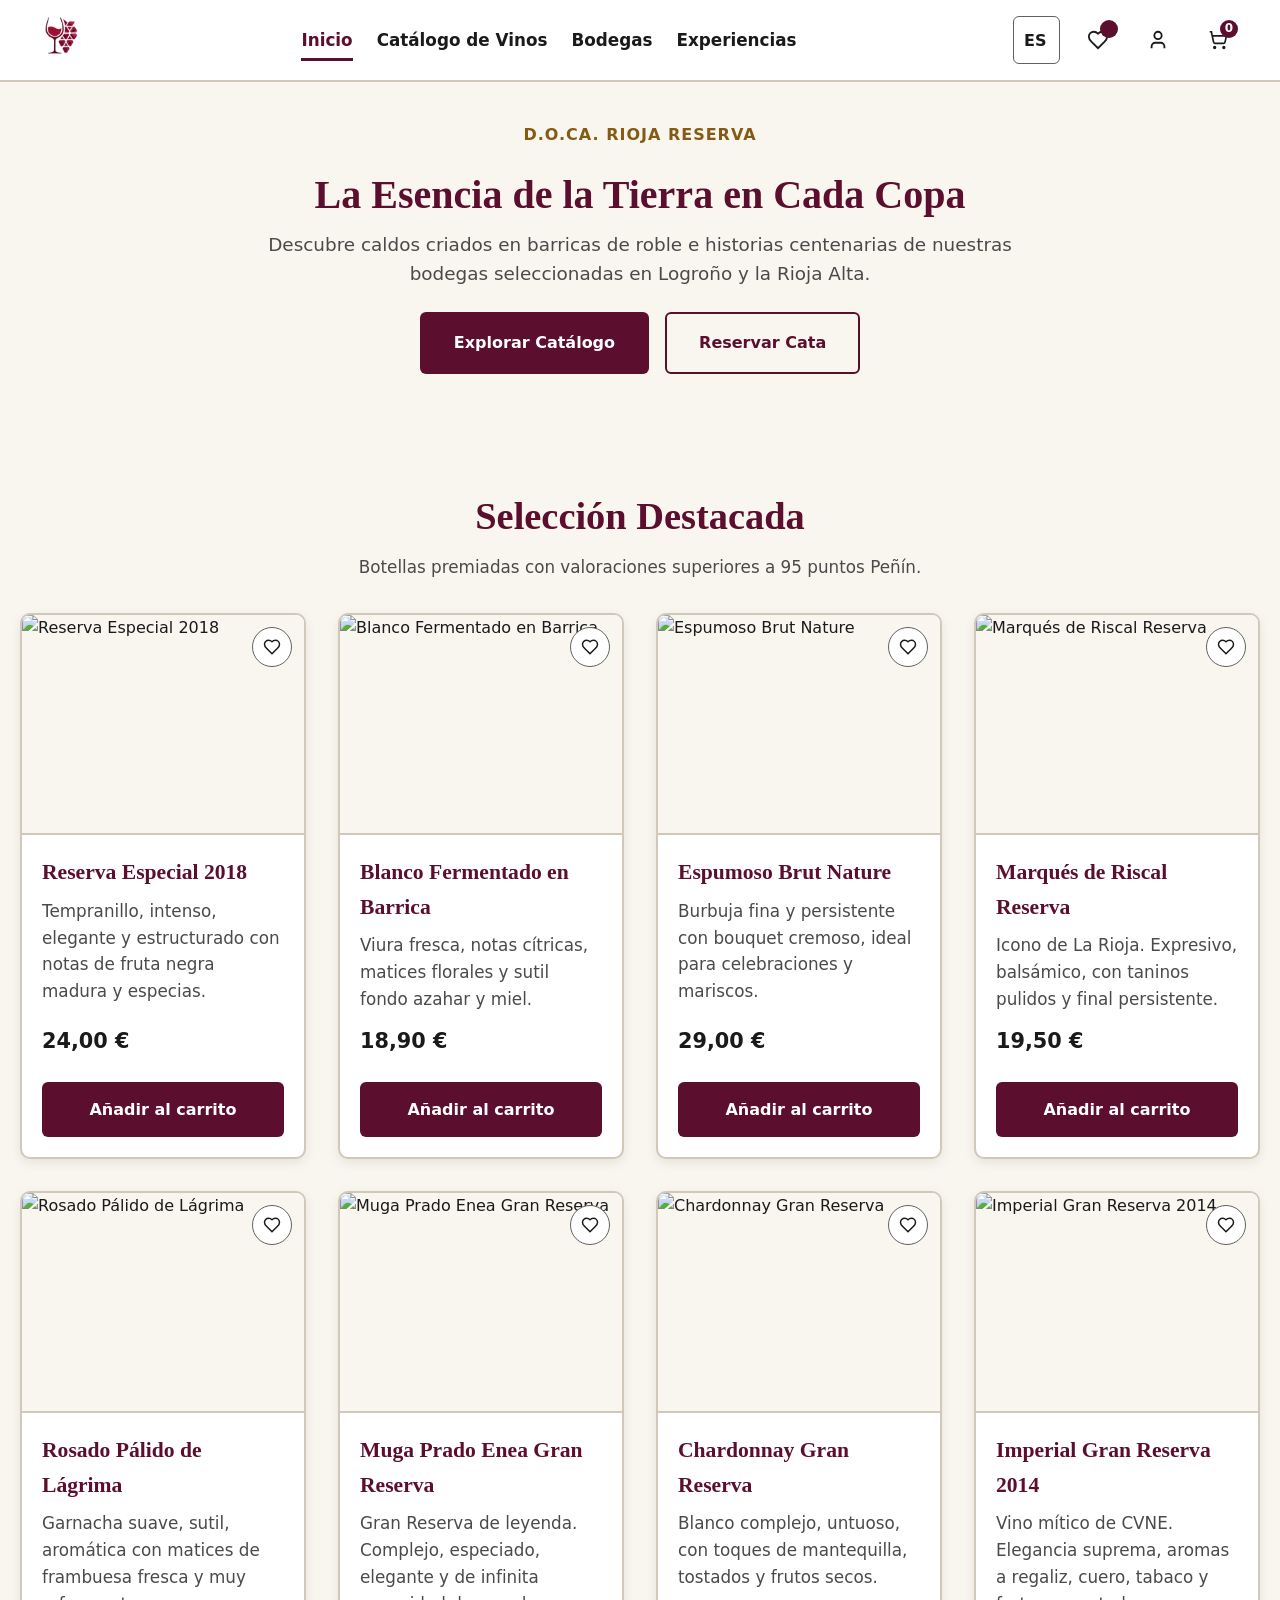
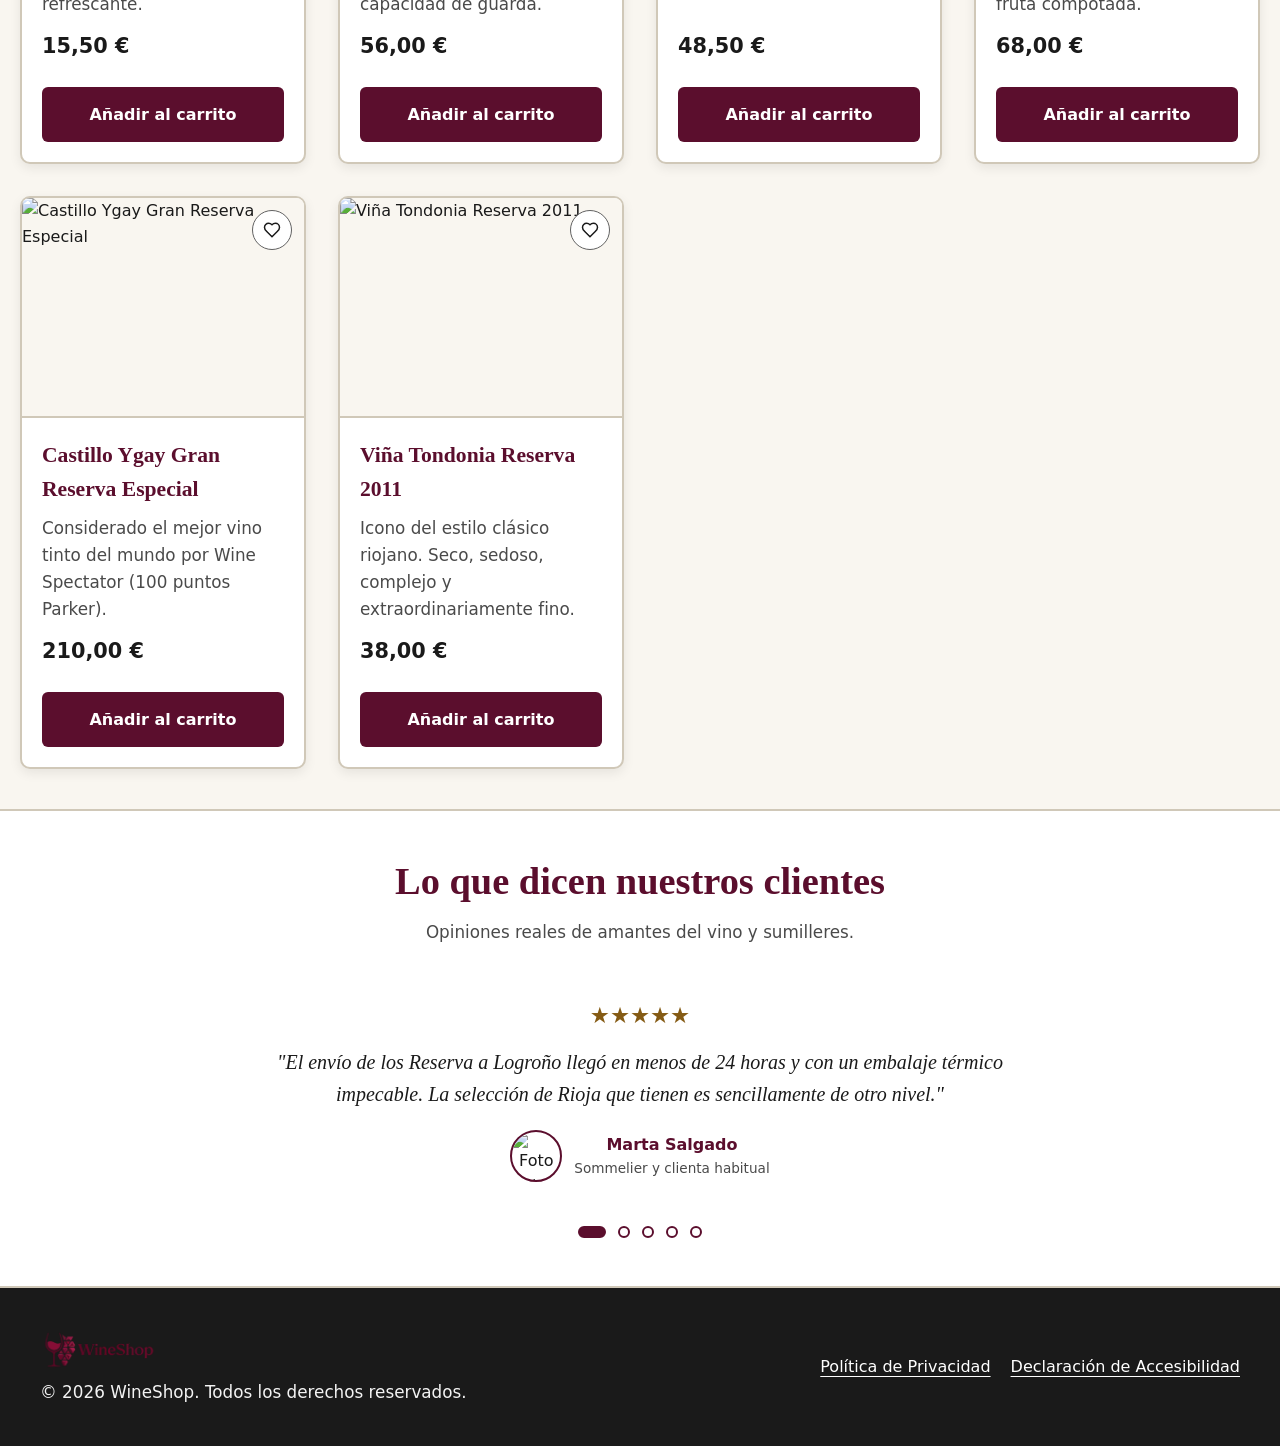
==== commit fc24425a: "arreglos accesibilidad" ====
--- a/index.html
+++ b/index.html
@@ -66,20 +66,20 @@
                 </div>
 
                 <a href="html/favoritos.html" class="btn-icon" aria-label="Ver mis vinos favoritos" data-i18n-aria="nav_favoritos">
-    <svg xmlns="http://www.w3.org/2000/svg" width="22" height="22" viewBox="0 0 24 24" fill="none" stroke="currentColor" stroke-width="2" aria-hidden="true">
-        <path d="M19 14c1.49-1.46 3-3.21 3-5.5A5.5 5.5 0 0 0 16.5 3c-1.76 0-3 .5-4.5 2-1.5-1.5-2.74-2-4.5-2A5.5 5.5 0 0 0 2 8.5c0 2.3 1.5 4.05 3 5.5l7 7Z"/>
-    </svg>
-    <span class="badge-count" id="header-fav-count" aria-hidden="true"></span>
-    <span class="sr-only" data-i18n="nav_favoritos">Ver mis vinos favoritos</span>
-</a>
+                    <svg xmlns="http://www.w3.org/2000/svg" width="22" height="22" viewBox="0 0 24 24" fill="none" stroke="currentColor" stroke-width="2" aria-hidden="true">
+                        <path d="M19 14c1.49-1.46 3-3.21 3-5.5A5.5 5.5 0 0 0 16.5 3c-1.76 0-3 .5-4.5 2-1.5-1.5-2.74-2-4.5-2A5.5 5.5 0 0 0 2 8.5c0 2.3 1.5 4.05 3 5.5l7 7Z"/>
+                    </svg>
+                    <span class="badge-count" id="header-fav-count" aria-hidden="true"></span>
+                    <span class="sr-only" data-i18n="nav_favoritos">Ver mis vinos favoritos</span>
+                </a>
 
-               <a href="html/login.html" class="btn-icon" aria-label="Mi Cuenta" data-i18n-aria="nav_cuenta">
-  <svg xmlns="http://www.w3.org/2000/svg" width="22" height="22" viewBox="0 0 24 24" fill="none" stroke="currentColor" stroke-width="2" aria-hidden="true">
-    <path d="M19 21v-2a4 4 0 0 0-4-4H9a4 4 0 0 0-4 4v2"></path>
-    <circle cx="12" cy="7" r="4"></circle>
-  </svg>
-  <span class="sr-only" data-i18n="nav_cuenta">Mi Cuenta</span>
-</a>
+                <a href="html/login.html" class="btn-icon" aria-label="Mi Cuenta" data-i18n-aria="nav_cuenta">
+                    <svg xmlns="http://www.w3.org/2000/svg" width="22" height="22" viewBox="0 0 24 24" fill="none" stroke="currentColor" stroke-width="2" aria-hidden="true">
+                        <path d="M19 21v-2a4 4 0 0 0-4-4H9a4 4 0 0 0-4 4v2"></path>
+                        <circle cx="12" cy="7" r="4"></circle>
+                    </svg>
+                    <span class="sr-only" data-i18n="nav_cuenta">Mi Cuenta</span>
+                </a>
 
                 <a href="html/checkout.html" class="btn-icon cart-btn" aria-label="Abrir carrito de compras">
                     <svg xmlns="http://www.w3.org/2000/svg" width="20" height="20" viewBox="0 0 24 24" fill="none" stroke="currentColor" stroke-width="2" aria-hidden="true">
--- a/css/estilos_wineshop.css
+++ b/css/estilos_wineshop.css
@@ -247,7 +247,7 @@
 }
 
 .lang-select {
-  border: 1.5px solid var(--color-borde);
+  border: 1.5px solid var(--color-gris-700);
   background: var(--color-blanco);
   padding: 6px 10px;
   border-radius: 6px;
@@ -628,6 +628,7 @@
 }
 
 .carousel-indicators .dot {
+  position: relative;
   width: 14px;
   height: 14px;
   border-radius: 50%;
@@ -638,6 +639,18 @@
   transition: all 0.3s ease;
 }
 
+.carousel-indicators .dot::before {
+  content: '';
+  position: absolute;
+  top: 50%;
+  left: 50%;
+  transform: translate(-50%, -50%);
+  width: 24px;
+  height: 24px;
+  min-width: 24px;
+  min-height: 24px;
+}
+
 .carousel-indicators .dot.active {
   background: var(--color-primario-bordeos);
   width: 32px;
@@ -700,7 +713,7 @@
   top: 12px;
   right: 12px;
   background: var(--color-blanco);
-  border: 2px solid var(--color-borde);
+  border: 1.5px solid var(--color-gris-700);
   border-radius: 50%;
   width: 40px;
   height: 40px;
@@ -794,7 +807,7 @@
   height: 46px;
   min-height: 46px;
   padding: 8px 14px;
-  border: 1.5px solid var(--color-borde);
+  border: 1.5px solid var(--color-gris-700);
   border-radius: 8px;
   background-color: var(--color-neutro-claro);
   font-family: var(--font-cuerpo);
@@ -895,7 +908,7 @@
 }
 
 /* ==========================================================================
-   CARRUSEL DE RESEÑAS Y TESTIMONIOS
+   CARRUSEL DE RESEÑAS Y TESTIMONIOS (WCAG 2.5.8 TARGET SIZE ACCESIBLE)
    ========================================================================== */
 .testimonials-section {
   position: relative;
@@ -974,11 +987,12 @@
 .testimonials-indicators {
   display: flex;
   justify-content: center;
-  gap: 10px;
+  gap: 12px;
   margin-top: var(--espaciado-24);
 }
 
 .testimonials-indicators .dot {
+  position: relative;
   width: 12px;
   height: 12px;
   border-radius: 50%;
@@ -986,6 +1000,20 @@
   background: transparent;
   cursor: pointer;
   padding: 0;
+  transition: all 0.3s ease;
+}
+
+/* Pseudo-elemento transparente para cumplir WCAG 2.5.8 (Target Size >= 24x24px) */
+.testimonials-indicators .dot::before {
+  content: '';
+  position: absolute;
+  top: 50%;
+  left: 50%;
+  transform: translate(-50%, -50%);
+  width: 24px;
+  height: 24px;
+  min-width: 24px;
+  min-height: 24px;
 }
 
 .testimonials-indicators .dot.active {
--- a/css/estilos_wineshop.css
+++ b/css/estilos_wineshop.css
@@ -247,7 +247,7 @@
 }
 
 .lang-select {
-  border: 1.5px solid var(--color-borde);
+  border: 1.5px solid var(--color-gris-700);
   background: var(--color-blanco);
   padding: 6px 10px;
   border-radius: 6px;
@@ -628,6 +628,7 @@
 }
 
 .carousel-indicators .dot {
+  position: relative;
   width: 14px;
   height: 14px;
   border-radius: 50%;
@@ -638,6 +639,18 @@
   transition: all 0.3s ease;
 }
 
+.carousel-indicators .dot::before {
+  content: '';
+  position: absolute;
+  top: 50%;
+  left: 50%;
+  transform: translate(-50%, -50%);
+  width: 24px;
+  height: 24px;
+  min-width: 24px;
+  min-height: 24px;
+}
+
 .carousel-indicators .dot.active {
   background: var(--color-primario-bordeos);
   width: 32px;
@@ -700,7 +713,7 @@
   top: 12px;
   right: 12px;
   background: var(--color-blanco);
-  border: 2px solid var(--color-borde);
+  border: 1.5px solid var(--color-gris-700);
   border-radius: 50%;
   width: 40px;
   height: 40px;
@@ -794,7 +807,7 @@
   height: 46px;
   min-height: 46px;
   padding: 8px 14px;
-  border: 1.5px solid var(--color-borde);
+  border: 1.5px solid var(--color-gris-700);
   border-radius: 8px;
   background-color: var(--color-neutro-claro);
   font-family: var(--font-cuerpo);
@@ -895,7 +908,7 @@
 }
 
 /* ==========================================================================
-   CARRUSEL DE RESEÑAS Y TESTIMONIOS
+   CARRUSEL DE RESEÑAS Y TESTIMONIOS (WCAG 2.5.8 TARGET SIZE ACCESIBLE)
    ========================================================================== */
 .testimonials-section {
   position: relative;
@@ -974,11 +987,12 @@
 .testimonials-indicators {
   display: flex;
   justify-content: center;
-  gap: 10px;
+  gap: 12px;
   margin-top: var(--espaciado-24);
 }
 
 .testimonials-indicators .dot {
+  position: relative;
   width: 12px;
   height: 12px;
   border-radius: 50%;
@@ -986,6 +1000,20 @@
   background: transparent;
   cursor: pointer;
   padding: 0;
+  transition: all 0.3s ease;
+}
+
+/* Pseudo-elemento transparente para cumplir WCAG 2.5.8 (Target Size >= 24x24px) */
+.testimonials-indicators .dot::before {
+  content: '';
+  position: absolute;
+  top: 50%;
+  left: 50%;
+  transform: translate(-50%, -50%);
+  width: 24px;
+  height: 24px;
+  min-width: 24px;
+  min-height: 24px;
 }
 
 .testimonials-indicators .dot.active {
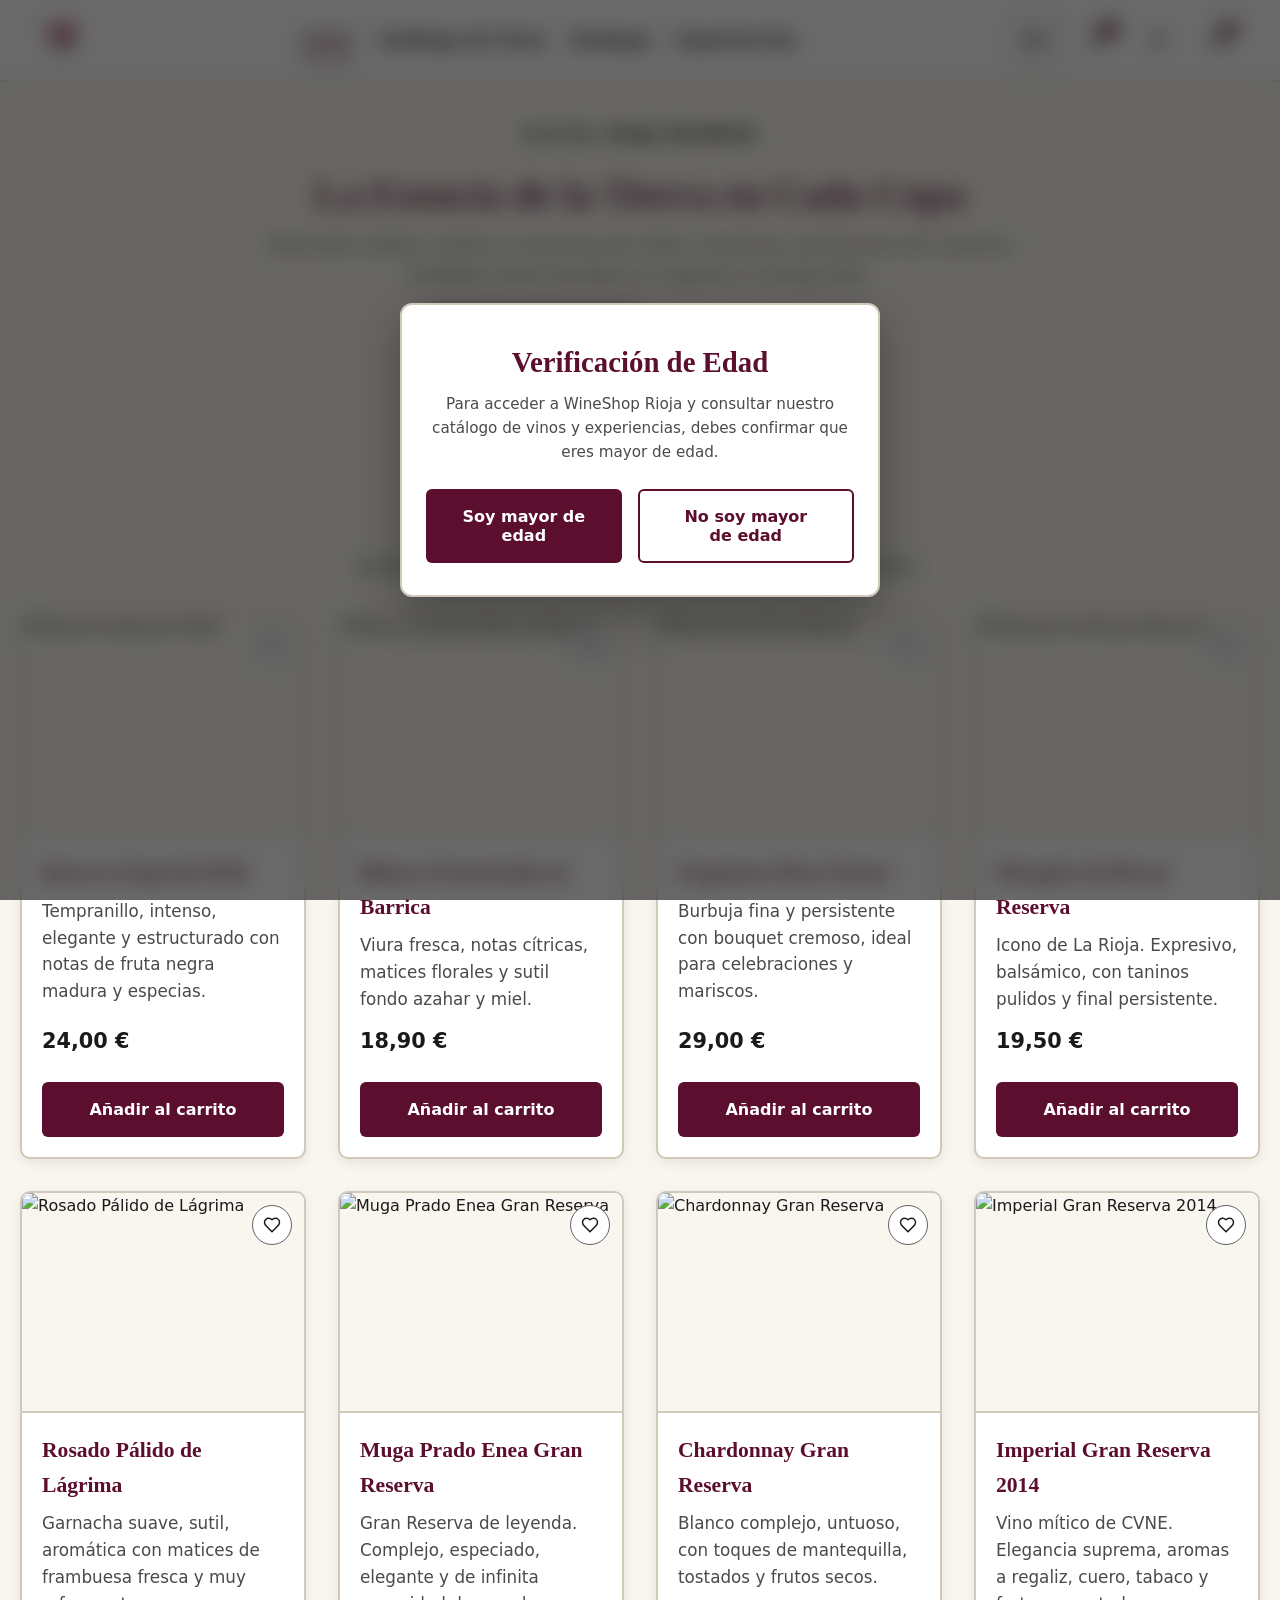
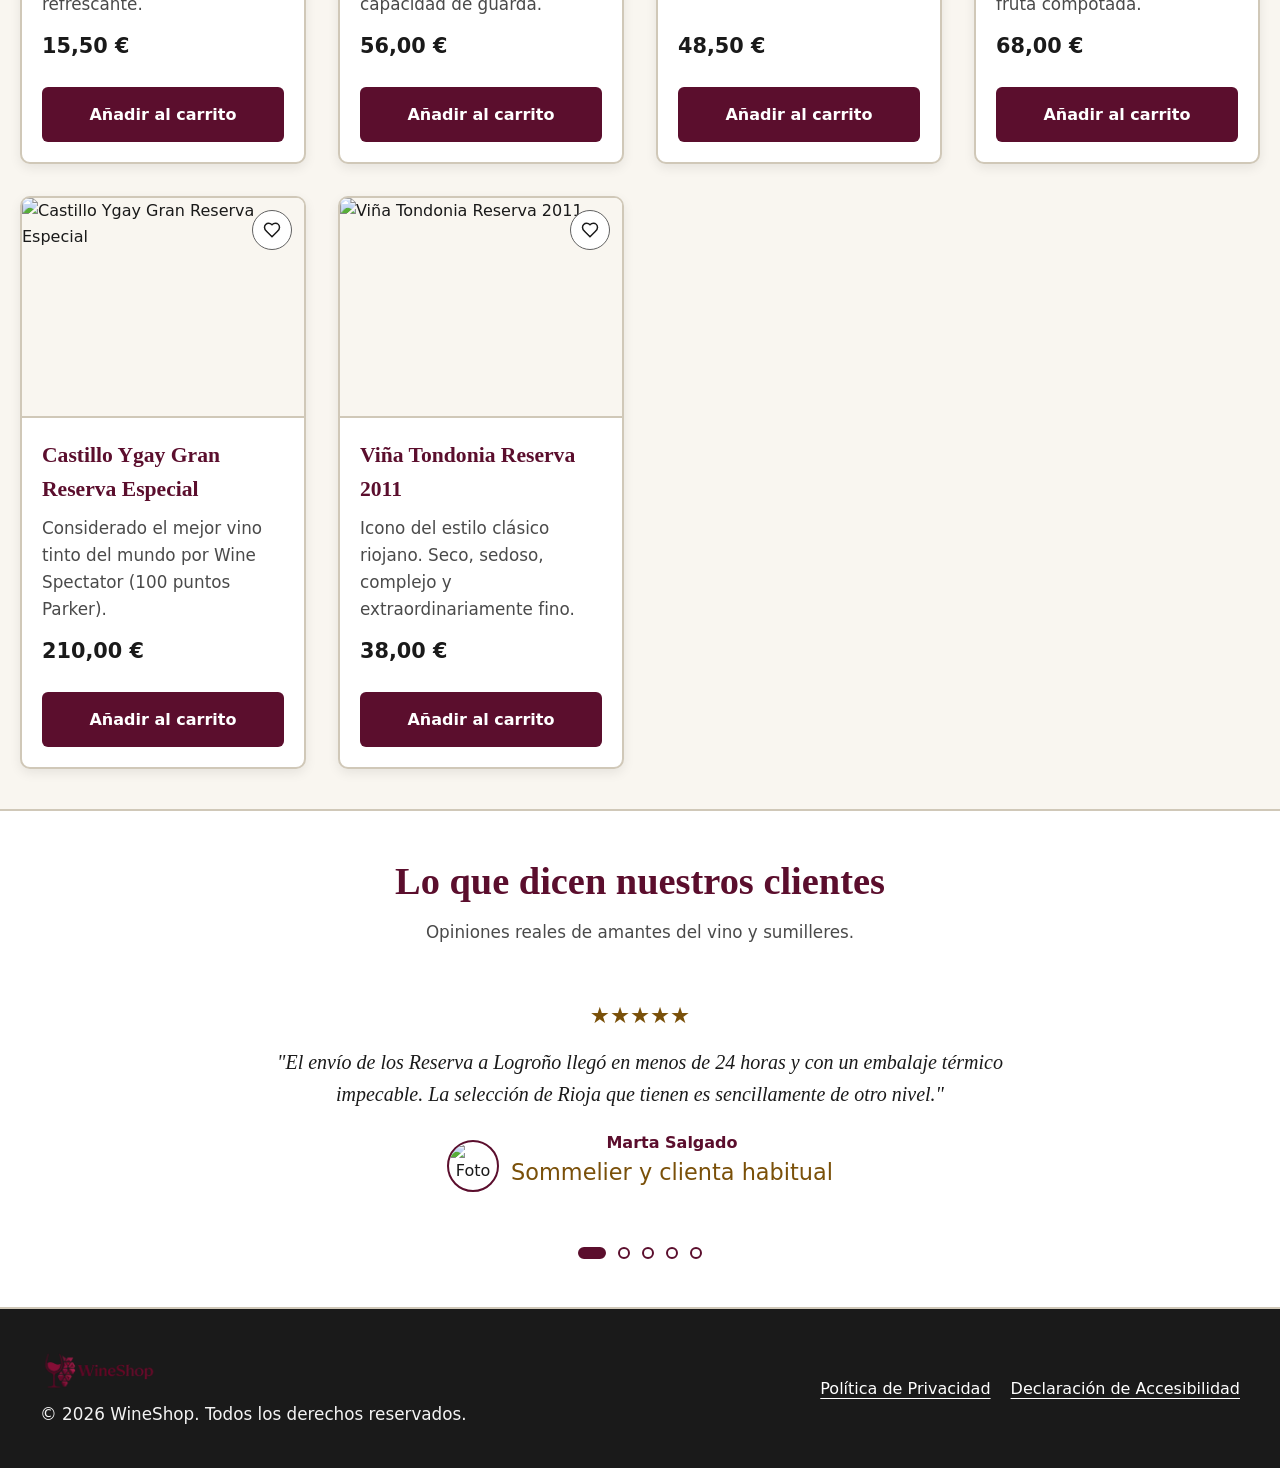
==== commit de83a1fd: "reintroduccion modal mayoría edad" ====
--- a/index.html
+++ b/index.html
@@ -1,149 +1,372 @@
-<!DOCTYPE html>
+<!doctype html>
 <html lang="es" dir="ltr">
-<head>
-    <meta charset="UTF-8">
-    <meta name="viewport" content="width=device-width, initial-scale=1.0, viewport-fit=cover">
-    <meta name="description" content="WineShop Rioja - Selección exclusiva de vinos D.O.Ca. Rioja Reserva, bodegas históricas y experiencias de enoturismo.">
+  <head>
+    <meta charset="UTF-8" />
+    <meta
+      name="viewport"
+      content="width=device-width, initial-scale=1.0, viewport-fit=cover"
+    />
+    <meta
+      name="description"
+      content="WineShop Rioja - Selección exclusiva de vinos D.O.Ca. Rioja Reserva, bodegas históricas y experiencias de enoturismo."
+    />
     <title>WineShop Rioja | Vinos Premium y Enoturismo</title>
 
     <!-- Preload de hoja de estilos crítica -->
-    <link rel="preload" href="css/estilos_wineshop.css" as="style">
-    <link rel="stylesheet" href="css/estilos_wineshop.css">
+    <link rel="preload" href="css/estilos_wineshop.css" as="style" />
+    <link rel="stylesheet" href="css/estilos_wineshop.css" />
 
     <!-- Iconos y Favicon de alta definición para escritorios y móviles -->
-    <link rel="icon" type="image/png" sizes="32x32" href="img/favicon.png">
-    <link rel="icon" type="image/png" sizes="192x192" href="img/favicon.png">
-    <link rel="apple-touch-icon" href="img/favicon.png">
+    <link rel="icon" type="image/png" sizes="32x32" href="img/favicon.png" />
+    <link rel="icon" type="image/png" sizes="192x192" href="img/favicon.png" />
+    <link rel="apple-touch-icon" href="img/favicon.png" />
 
     <!-- Carga diferida del script sin bloqueo de renderizado -->
     <script src="js/main.js" defer></script>
-</head>
-<body>
-
+  </head>
+  <body>
     <!-- Saltar al contenido principal (Accesibilidad WCAG AAA) -->
-    <a href="#contenido-principal" class="skip-link" data-i18n="skip_to_content">Saltar al contenido principal</a>
+    <a href="#contenido-principal" class="skip-link" data-i18n="skip_to_content"
+      >Saltar al contenido principal</a
+    >
 
     <!-- Cabecera principal -->
     <header class="site-header">
-        <div class="container header-container">
-            <a href="index.html" class="logo-link" aria-label="WineShop - Inicio">
-                <picture>
-                    <!-- En móviles se muestra img/favicon.png recortado para encajar perfectamente en el header -->
-                    <source media="(max-width: 768px)" srcset="img/favicon.png">
-                    <!-- En pantallas grandes se mantiene el logotipo horizontal completo -->
-                    <img src="img/transparent-logo.png" alt="WineShop Vinos Premium" class="logo" width="160" height="50" fetchpriority="high">
-                </picture>
-            </a>
-
-            <!-- Botón menú hamburguesa para móvil -->
-            <button type="button" class="nav-toggle" aria-expanded="false" aria-controls="main-nav-list" aria-label="Abrir menú de navegación">
-                <span class="sr-only">Menú</span>
-                <svg width="28" height="28" viewBox="0 0 24 24" fill="none" stroke="currentColor" stroke-width="2" aria-hidden="true">
-                    <path d="M4 6h16M4 12h16M4 18h16"/>
-                </svg>
-            </button>
-
-            <!-- Menú de navegación principal -->
-            <nav class="main-nav" id="main-nav-list" aria-label="Navegación principal">
-                <ul>
-                    <li><a href="index.html" aria-current="page" data-i18n="nav_inicio">Inicio</a></li>
-                    <li><a href="html/catalogo.html" data-i18n="nav_catalogo">Catálogo de Vinos</a></li>
-                    <li><a href="html/bodegas.html" data-i18n="nav_bodegas">Bodegas</a></li>
-                    <li><a href="html/experiencias.html" data-i18n="nav_experiencias">Experiencias</a></li>
-                </ul>
-            </nav>
-
-            <!-- Acciones de cabecera (Idioma, Favoritos, Usuario, Carrito) -->
-            <div class="header-actions">
-                <div class="custom-lang-wrap">
-                    <label for="custom-lang-select" class="sr-only">Seleccionar idioma</label>
-                    <select id="custom-lang-select" class="lang-select">
-                        <option value="es">ES</option>
-                        <option value="en">EN</option>
-                        <option value="fr">FR</option>
-                        <option value="de">DE</option>
-                    </select>
-                </div>
-
-                <a href="html/favoritos.html" class="btn-icon" aria-label="Ver mis vinos favoritos" data-i18n-aria="nav_favoritos">
-                    <svg xmlns="http://www.w3.org/2000/svg" width="22" height="22" viewBox="0 0 24 24" fill="none" stroke="currentColor" stroke-width="2" aria-hidden="true">
-                        <path d="M19 14c1.49-1.46 3-3.21 3-5.5A5.5 5.5 0 0 0 16.5 3c-1.76 0-3 .5-4.5 2-1.5-1.5-2.74-2-4.5-2A5.5 5.5 0 0 0 2 8.5c0 2.3 1.5 4.05 3 5.5l7 7Z"/>
-                    </svg>
-                    <span class="badge-count" id="header-fav-count" aria-hidden="true"></span>
-                    <span class="sr-only" data-i18n="nav_favoritos">Ver mis vinos favoritos</span>
-                </a>
-
-                <a href="html/login.html" class="btn-icon" aria-label="Mi Cuenta" data-i18n-aria="nav_cuenta">
-                    <svg xmlns="http://www.w3.org/2000/svg" width="22" height="22" viewBox="0 0 24 24" fill="none" stroke="currentColor" stroke-width="2" aria-hidden="true">
-                        <path d="M19 21v-2a4 4 0 0 0-4-4H9a4 4 0 0 0-4 4v2"></path>
-                        <circle cx="12" cy="7" r="4"></circle>
-                    </svg>
-                    <span class="sr-only" data-i18n="nav_cuenta">Mi Cuenta</span>
-                </a>
-
-                <a href="html/checkout.html" class="btn-icon cart-btn" aria-label="Abrir carrito de compras">
-                    <svg xmlns="http://www.w3.org/2000/svg" width="20" height="20" viewBox="0 0 24 24" fill="none" stroke="currentColor" stroke-width="2" aria-hidden="true">
-                        <circle cx="8" cy="21" r="1"/><circle cx="19" cy="21" r="1"/><path d="M2.05 2.05h2l2.66 12.42a2 2 0 0 0 2 1.58h9.78a2 2 0 0 0 1.95-1.57l1.65-7.43H5.12"/>
-                    </svg>
-                    <span class="badge-count" id="header-cart-count" aria-hidden="true">0</span>
-                </a>
-            </div>
-        </div>
+      <div class="container header-container">
+        <a href="index.html" class="logo-link" aria-label="WineShop - Inicio">
+          <picture>
+            <!-- En móviles se muestra img/favicon.png recortado para encajar perfectamente en el header -->
+            <source media="(max-width: 768px)" srcset="img/favicon.png" />
+            <!-- En pantallas grandes se mantiene el logotipo horizontal completo -->
+            <img
+              src="img/transparent-logo.png"
+              alt="WineShop Vinos Premium"
+              class="logo"
+              width="160"
+              height="50"
+              fetchpriority="high"
+            />
+          </picture>
+        </a>
+
+        <!-- Botón menú hamburguesa para móvil -->
+        <button
+          type="button"
+          class="nav-toggle"
+          aria-expanded="false"
+          aria-controls="main-nav-list"
+          aria-label="Abrir menú de navegación"
+        >
+          <span class="sr-only">Menú</span>
+          <svg
+            width="28"
+            height="28"
+            viewBox="0 0 24 24"
+            fill="none"
+            stroke="currentColor"
+            stroke-width="2"
+            aria-hidden="true"
+          >
+            <path d="M4 6h16M4 12h16M4 18h16" />
+          </svg>
+        </button>
+
+        <!-- Menú de navegación principal -->
+        <nav
+          class="main-nav"
+          id="main-nav-list"
+          aria-label="Navegación principal"
+        >
+          <ul>
+            <li>
+              <a href="index.html" aria-current="page" data-i18n="nav_inicio"
+                >Inicio</a
+              >
+            </li>
+            <li>
+              <a href="html/catalogo.html" data-i18n="nav_catalogo"
+                >Catálogo de Vinos</a
+              >
+            </li>
+            <li>
+              <a href="html/bodegas.html" data-i18n="nav_bodegas">Bodegas</a>
+            </li>
+            <li>
+              <a href="html/experiencias.html" data-i18n="nav_experiencias"
+                >Experiencias</a
+              >
+            </li>
+          </ul>
+        </nav>
+
+        <!-- Acciones de cabecera (Idioma, Favoritos, Usuario, Carrito) -->
+        <div class="header-actions">
+          <div class="custom-lang-wrap">
+            <label for="custom-lang-select" class="sr-only"
+              >Seleccionar idioma</label
+            >
+            <select id="custom-lang-select" class="lang-select">
+              <option value="es">ES</option>
+              <option value="en">EN</option>
+              <option value="fr">FR</option>
+              <option value="de">DE</option>
+            </select>
+          </div>
+
+          <a
+            href="html/favoritos.html"
+            class="btn-icon"
+            aria-label="Ver mis vinos favoritos"
+            data-i18n-aria="nav_favoritos"
+          >
+            <svg
+              xmlns="http://www.w3.org/2000/svg"
+              width="22"
+              height="22"
+              viewBox="0 0 24 24"
+              fill="none"
+              stroke="currentColor"
+              stroke-width="2"
+              aria-hidden="true"
+            >
+              <path
+                d="M19 14c1.49-1.46 3-3.21 3-5.5A5.5 5.5 0 0 0 16.5 3c-1.76 0-3 .5-4.5 2-1.5-1.5-2.74-2-4.5-2A5.5 5.5 0 0 0 2 8.5c0 2.3 1.5 4.05 3 5.5l7 7Z"
+              />
+            </svg>
+            <span
+              class="badge-count"
+              id="header-fav-count"
+              aria-hidden="true"
+            ></span>
+            <span class="sr-only" data-i18n="nav_favoritos"
+              >Ver mis vinos favoritos</span
+            >
+          </a>
+
+          <a
+            href="html/login.html"
+            class="btn-icon"
+            aria-label="Mi Cuenta"
+            data-i18n-aria="nav_cuenta"
+          >
+            <svg
+              xmlns="http://www.w3.org/2000/svg"
+              width="22"
+              height="22"
+              viewBox="0 0 24 24"
+              fill="none"
+              stroke="currentColor"
+              stroke-width="2"
+              aria-hidden="true"
+            >
+              <path d="M19 21v-2a4 4 0 0 0-4-4H9a4 4 0 0 0-4 4v2"></path>
+              <circle cx="12" cy="7" r="4"></circle>
+            </svg>
+            <span class="sr-only" data-i18n="nav_cuenta">Mi Cuenta</span>
+          </a>
+
+          <a
+            href="html/checkout.html"
+            class="btn-icon cart-btn"
+            aria-label="Abrir carrito de compras"
+          >
+            <svg
+              xmlns="http://www.w3.org/2000/svg"
+              width="20"
+              height="20"
+              viewBox="0 0 24 24"
+              fill="none"
+              stroke="currentColor"
+              stroke-width="2"
+              aria-hidden="true"
+            >
+              <circle cx="8" cy="21" r="1" />
+              <circle cx="19" cy="21" r="1" />
+              <path
+                d="M2.05 2.05h2l2.66 12.42a2 2 0 0 0 2 1.58h9.78a2 2 0 0 0 1.95-1.57l1.65-7.43H5.12"
+              />
+            </svg>
+            <span class="badge-count" id="header-cart-count" aria-hidden="true"
+              >0</span
+            >
+          </a>
+        </div>
+      </div>
     </header>
 
     <!-- Contenido principal -->
     <main id="contenido-principal" tabindex="-1">
-
-        <!-- Bloque Hero Principal -->
-        <section class="section-padding container">
-            <div style="text-align: center; max-width: 800px; margin: 0 auto 40px auto;">
-                <span class="hero-tag" data-i18n="hero_tag">D.O.Ca. Rioja Reserva</span>
-                <h1 class="hero-title" style="font-family: var(--font-titulos); font-size: 2.5rem; color: var(--color-primario-bordeos); margin: 12px 0;" data-i18n="hero_title">La Esencia de la Tierra en Cada Copa</h1>
-                <p class="body-regular" style="font-size: 1.15rem; color: var(--color-neutro-gris);" data-i18n="hero_subtitle">Descubre caldos criados en barricas de roble e historias centenarias de nuestras bodegas seleccionadas en Logroño y la Rioja Alta.</p>
-                
-                <div style="display: flex; gap: 16px; justify-content: center; margin-top: 24px; flex-wrap: wrap;">
-                    <a href="html/catalogo.html" class="btn btn-primary" data-i18n="btn_explorar">Explorar Catálogo</a>
-                    <a href="html/experiencias.html" class="btn btn-secondary" data-i18n="btn_experiencias">Reservar Cata</a>
-                </div>
-            </div>
-        </section>
-
-        <!-- Selección Destacada de Vinos -->
-        <section class="section-padding container">
-            <h2 class="section-title" data-i18n="destacados_titulo">Selección Destacada</h2>
-            <p class="section-subtitle" style="text-align: center; margin-bottom: var(--espaciado-32);" data-i18n="destacados_sub">Botellas premiadas con valoraciones superiores a 95 puntos Peñín.</p>
-
-            <div id="destacados-grid" class="products-grid" role="region" aria-label="Lista de vinos destacados"></div>
-        </section>
-
-        <!-- Sección de Testimonios y Reseñas Traducibles -->
-        <section class="testimonials-section">
-            <div class="container">
-                <h2 class="section-title" data-i18n="reviews_title">Lo que dicen nuestros clientes</h2>
-                <p class="section-subtitle" style="text-align: center; margin-bottom: 32px;" data-i18n="reviews_subtitle">Opiniones reales de amantes del vino y sumilleres.</p>
-                
-                <div class="testimonials-slider" role="region" aria-label="Carrusel de testimonios"></div>
-                <div class="testimonials-indicators" role="tablist" aria-label="Controles del carrusel de opiniones"></div>
-            </div>
-        </section>
+      <!-- Bloque Hero Principal -->
+      <section class="section-padding container">
+        <div
+          style="text-align: center; max-width: 800px; margin: 0 auto 40px auto"
+        >
+          <span class="hero-tag" data-i18n="hero_tag"
+            >D.O.Ca. Rioja Reserva</span
+          >
+          <h1
+            class="hero-title"
+            style="
+              font-family: var(--font-titulos);
+              font-size: 2.5rem;
+              color: var(--color-primario-bordeos);
+              margin: 12px 0;
+            "
+            data-i18n="hero_title"
+          >
+            La Esencia de la Tierra en Cada Copa
+          </h1>
+          <p
+            class="body-regular"
+            style="font-size: 1.15rem; color: var(--color-neutro-gris)"
+            data-i18n="hero_subtitle"
+          >
+            Descubre caldos criados en barricas de roble e historias centenarias
+            de nuestras bodegas seleccionadas en Logroño y la Rioja Alta.
+          </p>
+
+          <div
+            style="
+              display: flex;
+              gap: 16px;
+              justify-content: center;
+              margin-top: 24px;
+              flex-wrap: wrap;
+            "
+          >
+            <a
+              href="html/catalogo.html"
+              class="btn btn-primary"
+              data-i18n="btn_explorar"
+              >Explorar Catálogo</a
+            >
+            <a
+              href="html/experiencias.html"
+              class="btn btn-secondary"
+              data-i18n="btn_experiencias"
+              >Reservar Cata</a
+            >
+          </div>
+        </div>
+      </section>
+
+      <!-- Selección Destacada de Vinos -->
+      <section class="section-padding container">
+        <h2 class="section-title" data-i18n="destacados_titulo">
+          Selección Destacada
+        </h2>
+        <p
+          class="section-subtitle"
+          style="text-align: center; margin-bottom: var(--espaciado-32)"
+          data-i18n="destacados_sub"
+        >
+          Botellas premiadas con valoraciones superiores a 95 puntos Peñín.
+        </p>
+
+        <div
+          id="destacados-grid"
+          class="products-grid"
+          role="region"
+          aria-label="Lista de vinos destacados"
+        ></div>
+      </section>
+
+      <!-- Sección de Testimonios y Reseñas Traducibles -->
+      <section class="testimonials-section">
+        <div class="container">
+          <h2 class="section-title" data-i18n="reviews_title">
+            Lo que dicen nuestros clientes
+          </h2>
+          <p
+            class="section-subtitle"
+            style="text-align: center; margin-bottom: 32px"
+            data-i18n="reviews_subtitle"
+          >
+            Opiniones reales de amantes del vino y sumilleres.
+          </p>
+
+          <div
+            class="testimonials-slider"
+            role="region"
+            aria-label="Carrusel de testimonios"
+          ></div>
+          <div
+            class="testimonials-indicators"
+            role="tablist"
+            aria-label="Controles del carrusel de opiniones"
+          ></div>
+        </div>
+      </section>
     </main>
 
     <!-- Indicador dinámico accesible para lectores de pantalla -->
-    <div id="live-announcer" class="sr-only" aria-live="polite" aria-atomic="true"></div>
-
+    <div
+      id="live-announcer"
+      class="sr-only"
+      aria-live="polite"
+      aria-atomic="true"
+    ></div>
+    <!-- Modal accesible de Verificación de Edad -->
+    <div
+      id="age-gate-modal"
+      class="age-modal-overlay hidden"
+      role="dialog"
+      aria-modal="true"
+      aria-labelledby="age-title"
+      aria-describedby="age-text"
+    >
+      <div class="age-card-modal">
+        <h2 id="age-title" class="age-title">Verificación de Edad</h2>
+        <p id="age-text" class="age-text">
+          Para acceder a WineShop Rioja y consultar nuestro catálogo de vinos y
+          experiencias, debes confirmar que eres mayor de edad.
+        </p>
+        <div
+          style="
+            display: flex;
+            gap: 16px;
+            justify-content: center;
+            margin-top: 20px;
+          "
+        >
+          <button type="button" id="btn-confirm-mayor" class="btn btn-primary">
+            Soy mayor de edad
+          </button>
+          <button
+            type="button"
+            id="btn-confirm-menor"
+            class="btn btn-secondary"
+          >
+            No soy mayor de edad
+          </button>
+        </div>
+      </div>
+    </div>
     <!-- Pie de página -->
     <footer class="site-footer" role="contentinfo">
-        <div class="container footer-container">
-            <div class="footer-brand">
-                <img src="img/transparent-logo.png" alt="WineShop Logotipo" class="footer-logo" width="140" height="44" loading="lazy">
-                <p class="body-regular" data-i18n="footer_copy">© 2026 WineShop. Todos los derechos reservados.</p>
-            </div>
-            <nav class="footer-links" aria-label="Enlaces legales">
-                <a href="html/politica_privacidad.html" data-i18n="footer_privacy">Política de Privacidad</a>
-                <a href="html/declaracion_accesibilidad.html" data-i18n="footer_a11y">Declaración de Accesibilidad</a>
-            </nav>
-        </div>
+      <div class="container footer-container">
+        <div class="footer-brand">
+          <img
+            src="img/transparent-logo.png"
+            alt="WineShop Logotipo"
+            class="footer-logo"
+            width="140"
+            height="44"
+            loading="lazy"
+          />
+          <p class="body-regular" data-i18n="footer_copy">
+            © 2026 WineShop. Todos los derechos reservados.
+          </p>
+        </div>
+        <nav class="footer-links" aria-label="Enlaces legales">
+          <a href="html/politica_privacidad.html" data-i18n="footer_privacy"
+            >Política de Privacidad</a
+          >
+          <a href="html/declaracion_accesibilidad.html" data-i18n="footer_a11y"
+            >Declaración de Accesibilidad</a
+          >
+        </nav>
+      </div>
     </footer>
-
-</body>
-</html>+  </body>
+</html>
--- a/css/estilos_wineshop.css
+++ b/css/estilos_wineshop.css
@@ -6,7 +6,7 @@
   /* Paleta Cromática con Contraste Elevado (> 7:1 para AAA) */
   --color-primario-bordeos: #5b0e2d;
   --color-primario-hover: #3e081e;
-  --color-secundario-oro: #855b14;
+  --color-secundario-oro: #7a5009;
   --color-secundario-hover: #5e3f0a;
 
   --color-neutro-oscuro: #1a1a1a;
@@ -535,9 +535,13 @@
   align-items: center;
 }
 
-.hero-tag {
+/* css/estilos_wineshop.css */
+.hero-tag,
+.products-grid .hero-tag,
+#bodegas-grid .hero-tag,
+#detail-vintage {
   display: inline-block;
-  color: var(--color-secundario-oro);
+  color: #000000; /* Ratio 19:1 sobre fondo beige (#f9f6f0) y blanco (#ffffff) */
   font-weight: 700;
   text-transform: uppercase;
   letter-spacing: 1px;
@@ -737,8 +741,8 @@
   position: absolute;
   top: 12px;
   left: 12px;
-  background-color: rgba(91, 14, 45, 0.9);
-  color: var(--color-blanco);
+  background-color: #5b0e2d; /* Color borgoña sólido sin alfa (Ratio > 10:1) */
+  color: #ffffff;
   padding: 4px 10px;
   border-radius: 4px;
   font-size: 0.75rem;
@@ -840,8 +844,8 @@
 }
 
 .price-badge {
-  background-color: rgba(91, 14, 45, 0.1);
-  color: var(--color-primario-bordeos);
+  background-color: #4a0e17; /* Fondo oscuro */
+  color: #ffffff; /* Texto blanco (Ratio 12:1) */
   font-weight: 700;
   font-size: 0.9rem;
   padding: 2px 8px;
@@ -943,8 +947,11 @@
   visibility: visible;
 }
 
-.testimonial-stars {
-  color: var(--color-secundario-oro);
+/* Reemplaza o amplía la regla .testimonial-stars */
+.testimonial-stars,
+.testimonial-card span[aria-hidden="true"],
+[id^="testimonial-panel"] span {
+  color: #7a5009; /* Contraste accesible para caracteres de estrella ★ */
   font-size: 1.4rem;
   margin-bottom: var(--espaciado-12);
 }
--- a/css/estilos_wineshop.css
+++ b/css/estilos_wineshop.css
@@ -6,7 +6,7 @@
   /* Paleta Cromática con Contraste Elevado (> 7:1 para AAA) */
   --color-primario-bordeos: #5b0e2d;
   --color-primario-hover: #3e081e;
-  --color-secundario-oro: #855b14;
+  --color-secundario-oro: #7a5009;
   --color-secundario-hover: #5e3f0a;
 
   --color-neutro-oscuro: #1a1a1a;
@@ -535,9 +535,13 @@
   align-items: center;
 }
 
-.hero-tag {
+/* css/estilos_wineshop.css */
+.hero-tag,
+.products-grid .hero-tag,
+#bodegas-grid .hero-tag,
+#detail-vintage {
   display: inline-block;
-  color: var(--color-secundario-oro);
+  color: #000000; /* Ratio 19:1 sobre fondo beige (#f9f6f0) y blanco (#ffffff) */
   font-weight: 700;
   text-transform: uppercase;
   letter-spacing: 1px;
@@ -737,8 +741,8 @@
   position: absolute;
   top: 12px;
   left: 12px;
-  background-color: rgba(91, 14, 45, 0.9);
-  color: var(--color-blanco);
+  background-color: #5b0e2d; /* Color borgoña sólido sin alfa (Ratio > 10:1) */
+  color: #ffffff;
   padding: 4px 10px;
   border-radius: 4px;
   font-size: 0.75rem;
@@ -840,8 +844,8 @@
 }
 
 .price-badge {
-  background-color: rgba(91, 14, 45, 0.1);
-  color: var(--color-primario-bordeos);
+  background-color: #4a0e17; /* Fondo oscuro */
+  color: #ffffff; /* Texto blanco (Ratio 12:1) */
   font-weight: 700;
   font-size: 0.9rem;
   padding: 2px 8px;
@@ -943,8 +947,11 @@
   visibility: visible;
 }
 
-.testimonial-stars {
-  color: var(--color-secundario-oro);
+/* Reemplaza o amplía la regla .testimonial-stars */
+.testimonial-stars,
+.testimonial-card span[aria-hidden="true"],
+[id^="testimonial-panel"] span {
+  color: #7a5009; /* Contraste accesible para caracteres de estrella ★ */
   font-size: 1.4rem;
   margin-bottom: var(--espaciado-12);
 }
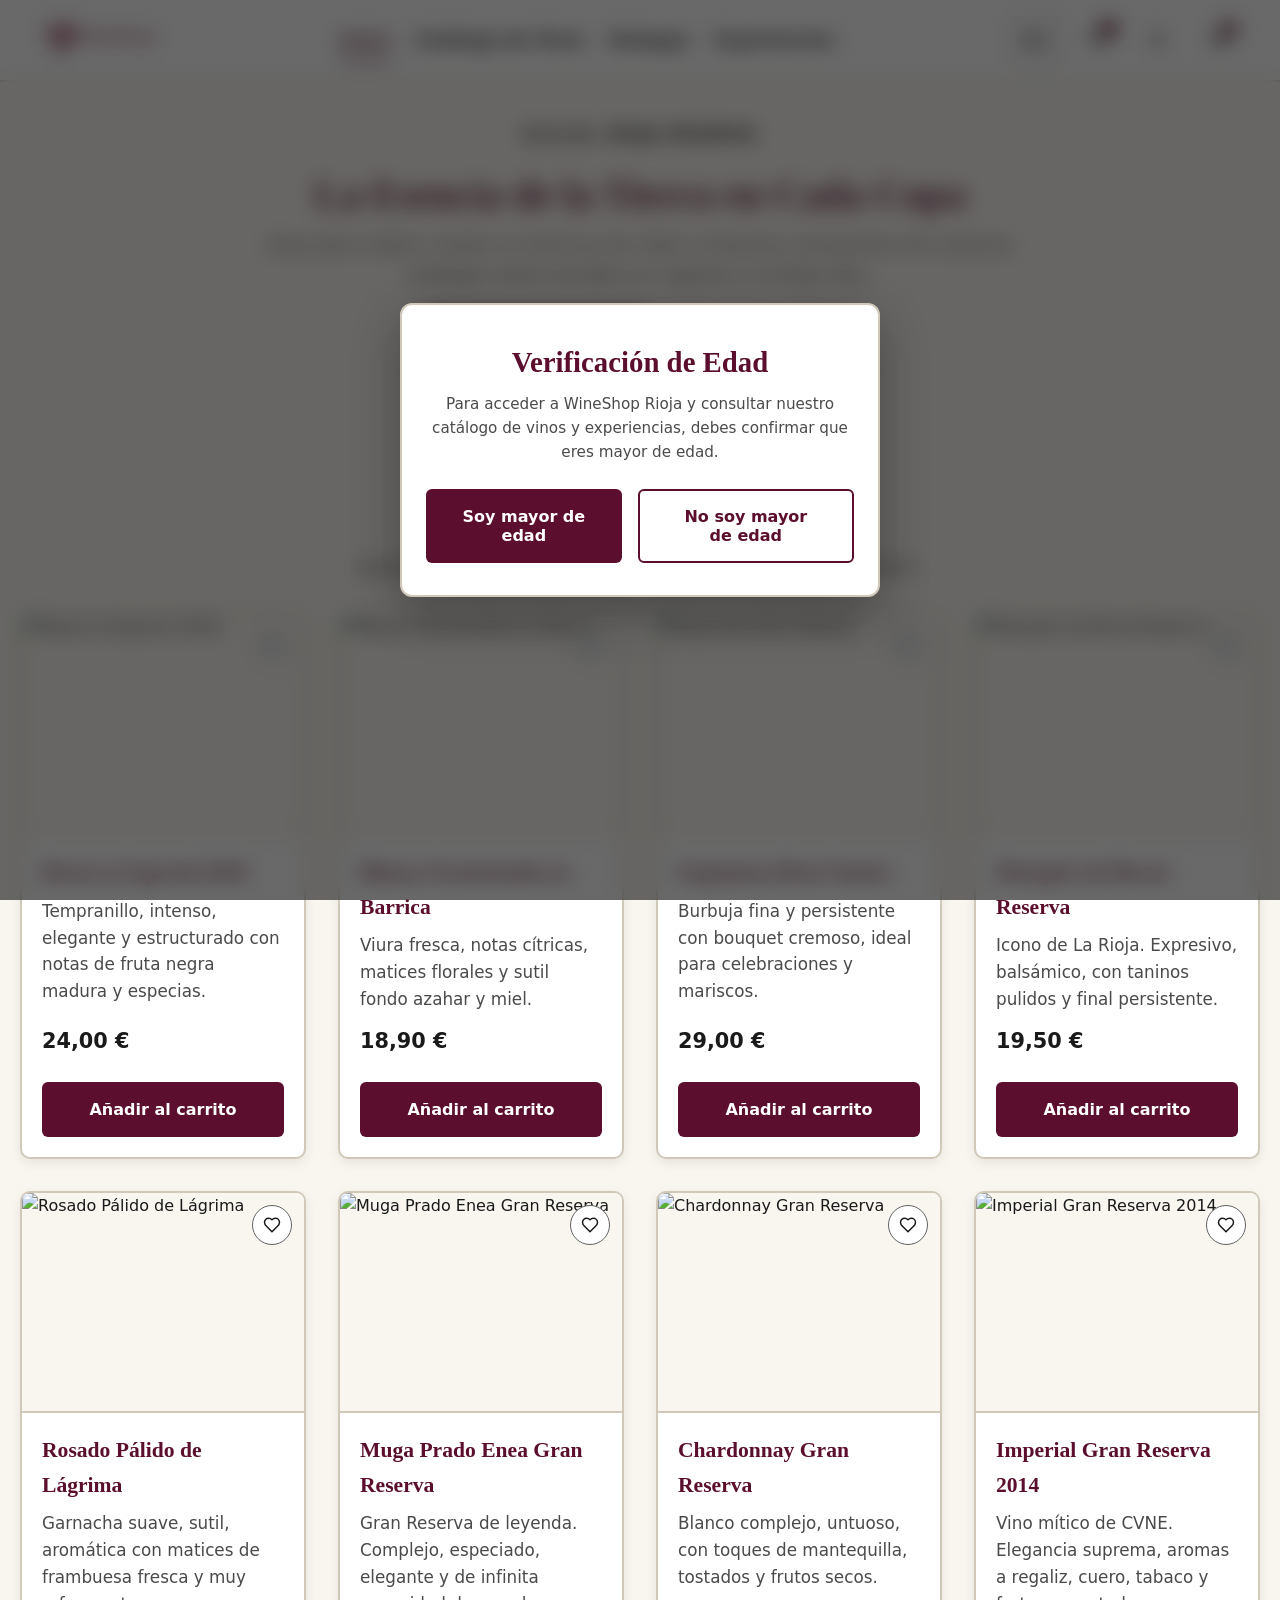
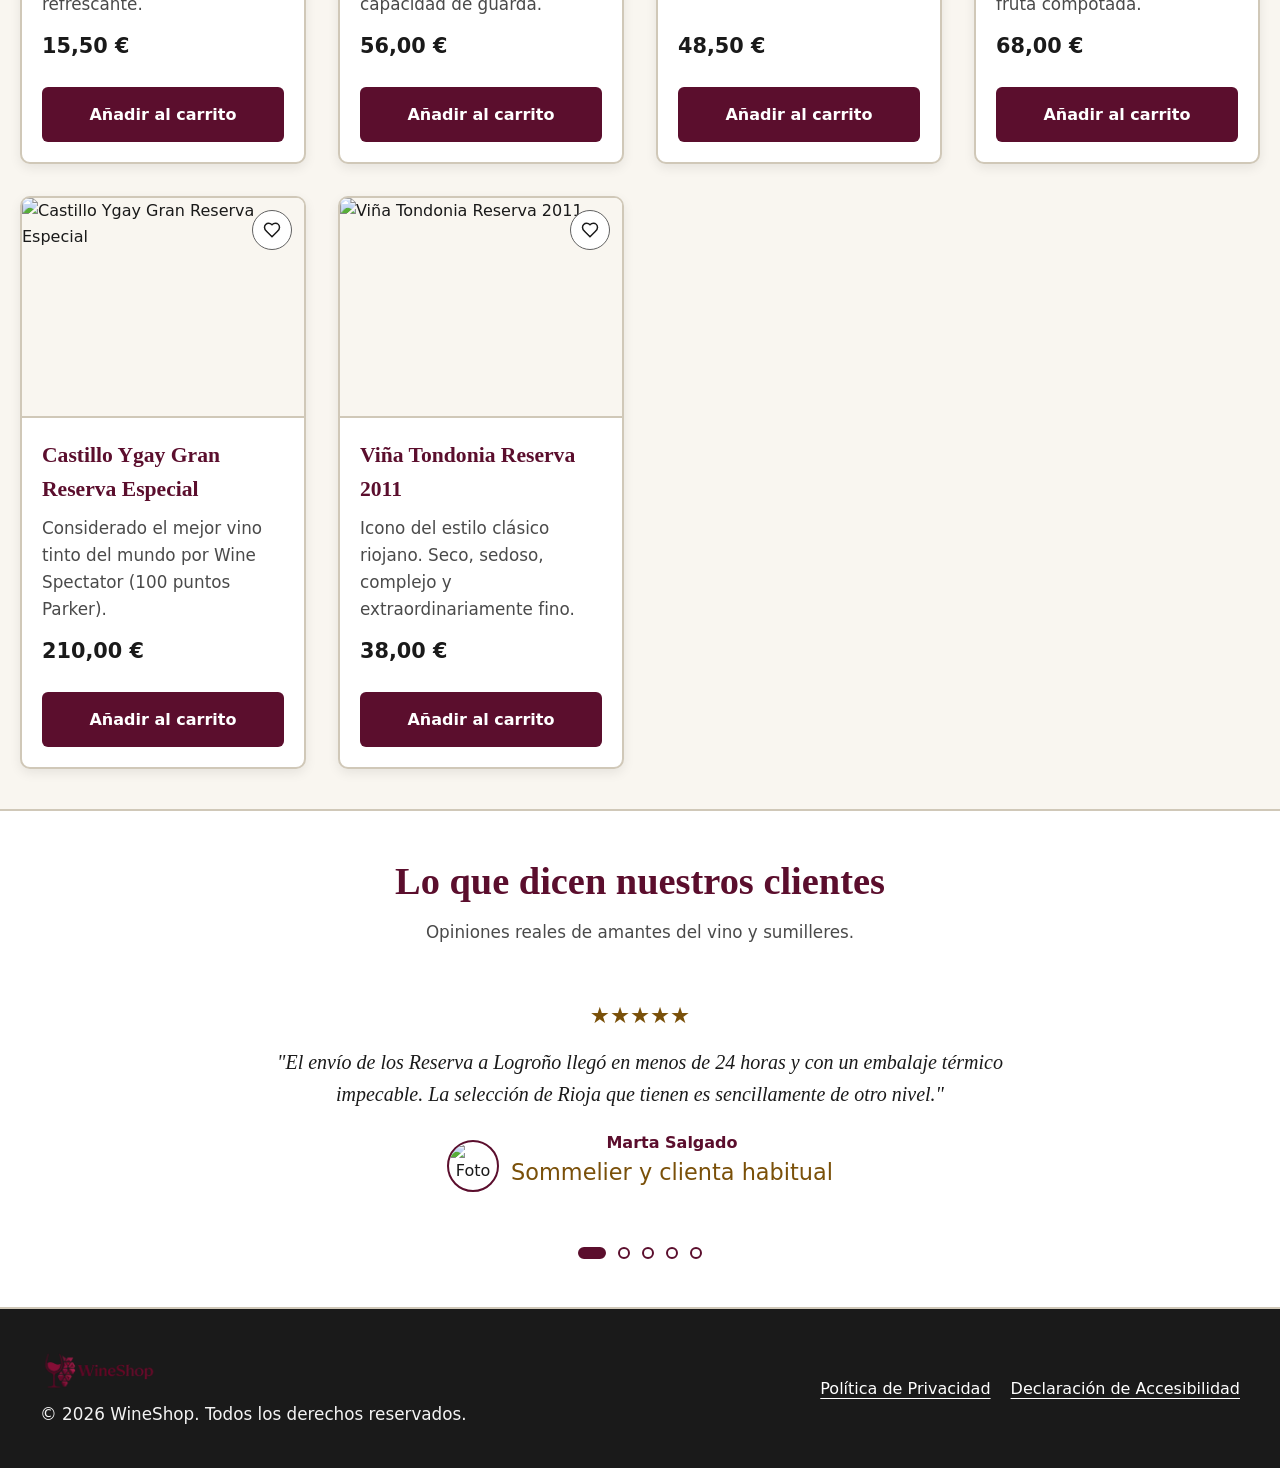
==== commit 36e24b77: "arreglo en verificacion de edad" ====
--- a/index.html
+++ b/index.html
@@ -307,41 +307,18 @@
       aria-atomic="true"
     ></div>
     <!-- Modal accesible de Verificación de Edad -->
-    <div
-      id="age-gate-modal"
-      class="age-modal-overlay hidden"
-      role="dialog"
-      aria-modal="true"
-      aria-labelledby="age-title"
-      aria-describedby="age-text"
-    >
-      <div class="age-card-modal">
+<div id="age-gate-modal" class="age-modal-overlay hidden" role="dialog" aria-modal="true" aria-labelledby="age-title" aria-describedby="age-text">
+    <div class="age-card-modal">
         <h2 id="age-title" class="age-title">Verificación de Edad</h2>
         <p id="age-text" class="age-text">
-          Para acceder a WineShop Rioja y consultar nuestro catálogo de vinos y
-          experiencias, debes confirmar que eres mayor de edad.
+            Para acceder a WineShop Rioja y consultar nuestro catálogo de vinos y experiencias, debes confirmar que eres mayor de edad.
         </p>
-        <div
-          style="
-            display: flex;
-            gap: 16px;
-            justify-content: center;
-            margin-top: 20px;
-          "
-        >
-          <button type="button" id="btn-confirm-mayor" class="btn btn-primary">
-            Soy mayor de edad
-          </button>
-          <button
-            type="button"
-            id="btn-confirm-menor"
-            class="btn btn-secondary"
-          >
-            No soy mayor de edad
-          </button>
-        </div>
-      </div>
+        <div style="display: flex; gap: 16px; justify-content: center; margin-top: 20px;">
+            <button type="button" id="btn-confirm-mayor" class="btn btn-primary">Soy mayor de edad</button>
+            <button type="button" id="btn-confirm-menor" class="btn btn-secondary">No soy mayor de edad</button>
+        </div>
     </div>
+</div>
     <!-- Pie de página -->
     <footer class="site-footer" role="contentinfo">
       <div class="container footer-container">
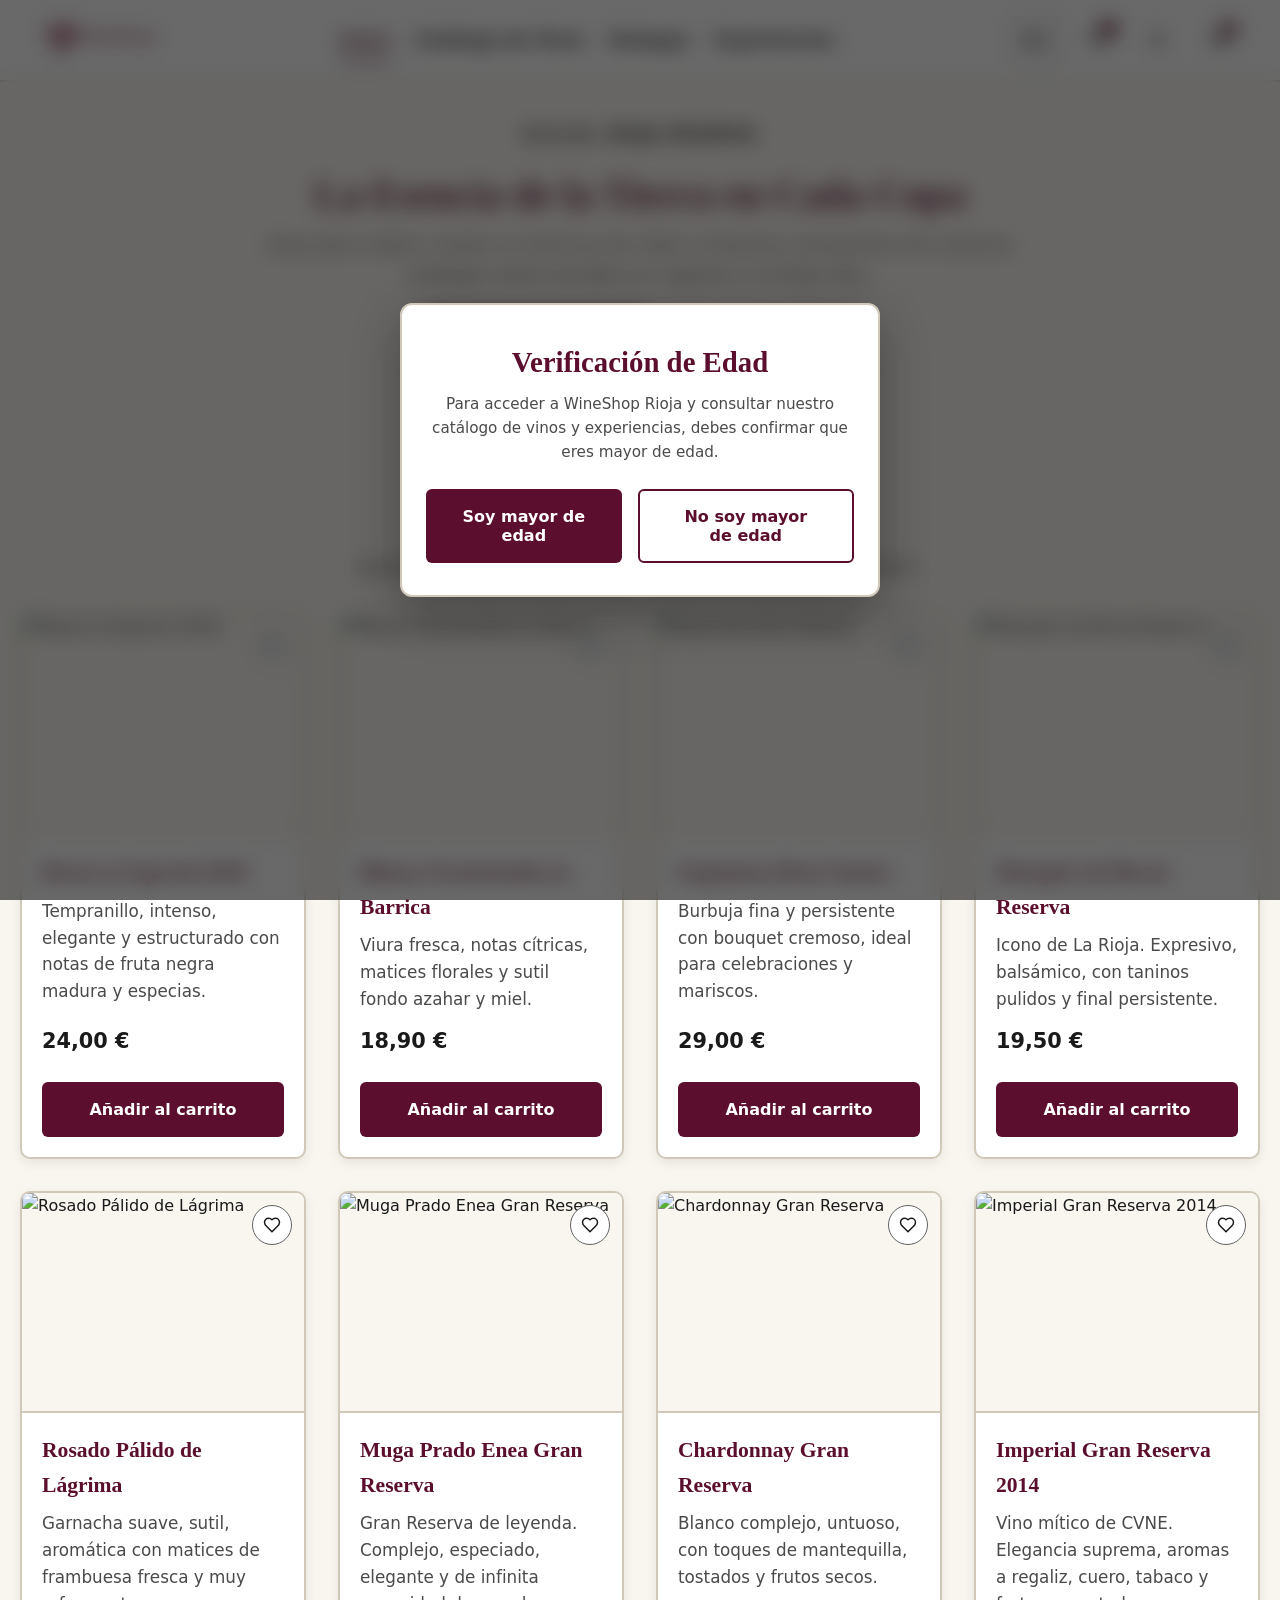
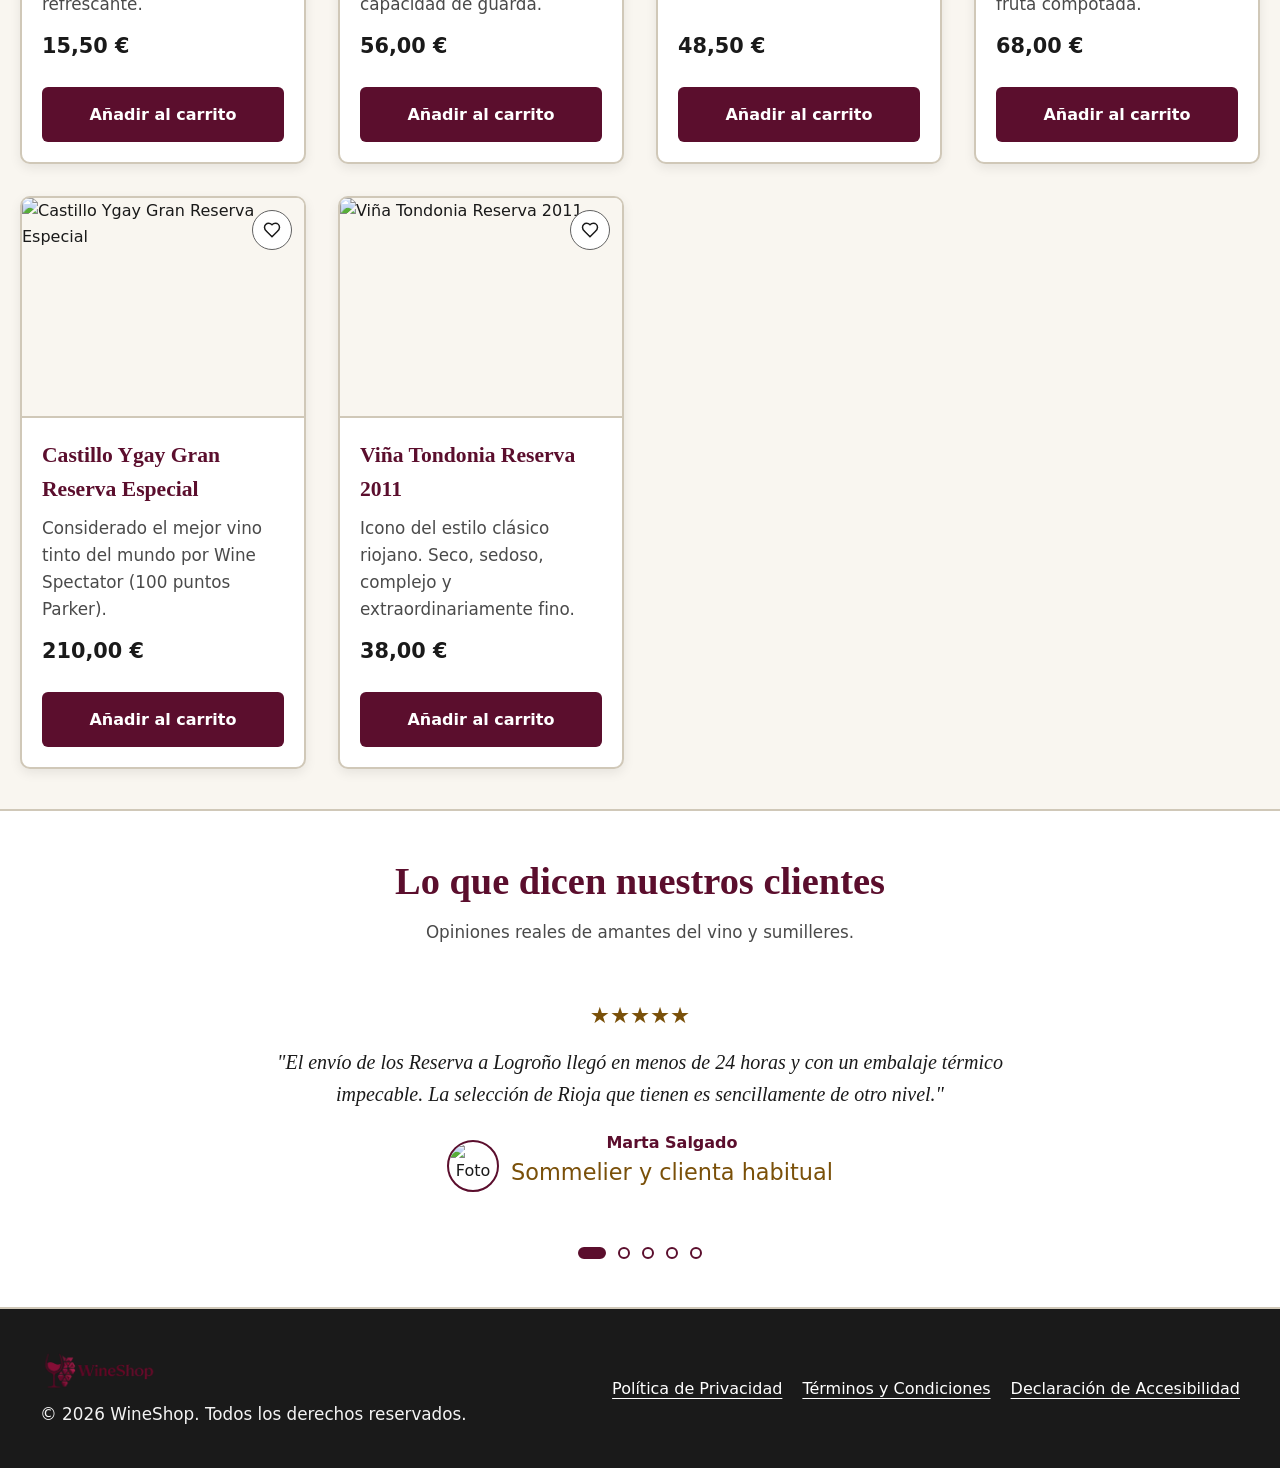
==== commit 53ea0ddc: "actualizacion footer" ====
--- a/index.html
+++ b/index.html
@@ -320,30 +320,18 @@
     </div>
 </div>
     <!-- Pie de página -->
-    <footer class="site-footer" role="contentinfo">
-      <div class="container footer-container">
+<footer class="site-footer" role="contentinfo">
+    <div class="container footer-container">
         <div class="footer-brand">
-          <img
-            src="img/transparent-logo.png"
-            alt="WineShop Logotipo"
-            class="footer-logo"
-            width="140"
-            height="44"
-            loading="lazy"
-          />
-          <p class="body-regular" data-i18n="footer_copy">
-            © 2026 WineShop. Todos los derechos reservados.
-          </p>
+            <img src="img/transparent-logo.png" alt="WineShop Logotipo" class="footer-logo" width="140" height="44" loading="lazy">
+            <p class="body-regular" data-i18n="footer_copy">© 2026 WineShop. Todos los derechos reservados.</p>
         </div>
         <nav class="footer-links" aria-label="Enlaces legales">
-          <a href="html/politica_privacidad.html" data-i18n="footer_privacy"
-            >Política de Privacidad</a
-          >
-          <a href="html/declaracion_accesibilidad.html" data-i18n="footer_a11y"
-            >Declaración de Accesibilidad</a
-          >
+            <a href="html/politica_privacidad.html" data-i18n="footer_privacy">Política de Privacidad</a>
+            <a href="html/terminos_condiciones.html" data-i18n="footer_terms">Términos y Condiciones</a>
+            <a href="html/declaracion_accesibilidad.html" data-i18n="footer_a11y">Declaración de Accesibilidad</a>
         </nav>
-      </div>
-    </footer>
+    </div>
+</footer>
   </body>
 </html>
